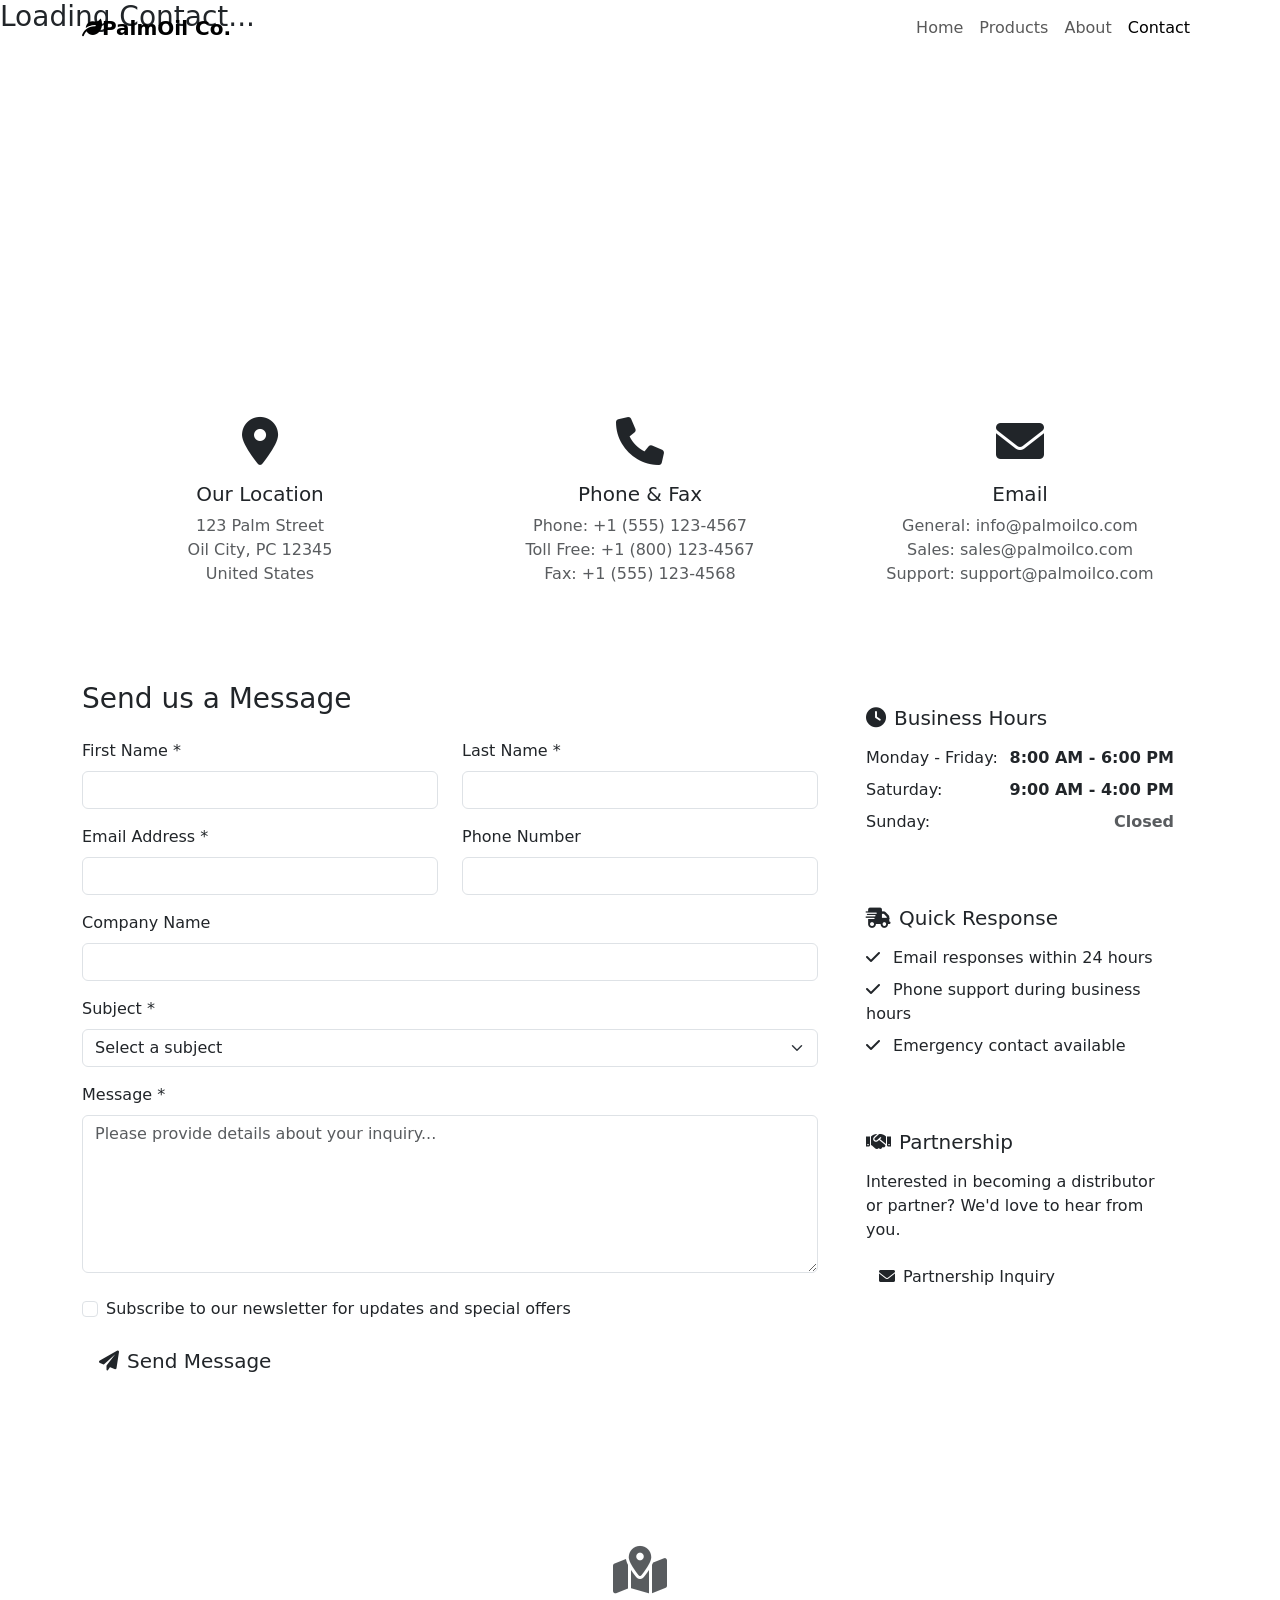
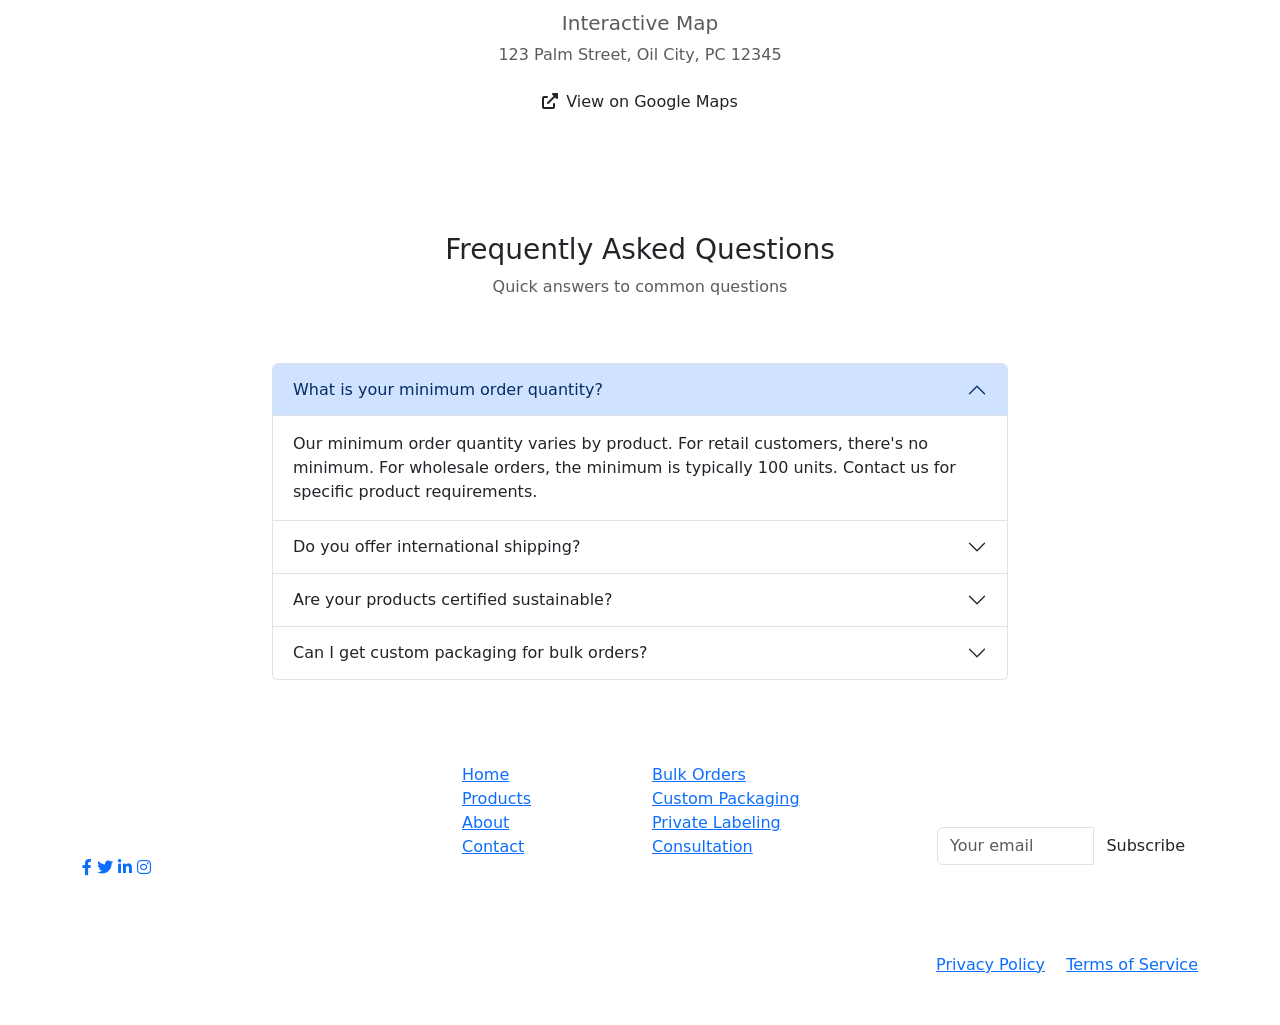
==== contact.html @ 9619098c "new" ====
<!DOCTYPE html>
<html lang="en">
<head>
    <meta charset="UTF-8">
    <meta name="viewport" content="width=device-width, initial-scale=1.0">
    <title>Contact Us - Palm Oil Company</title>
    <meta name="description" content="Get in touch with our palm oil experts. Contact us for inquiries, bulk orders, and custom solutions.">
    
    <!-- Bootstrap CSS -->
    <link href="https://cdn.jsdelivr.net/npm/bootstrap@5.3.0/dist/css/bootstrap.min.css" rel="stylesheet">
    <!-- Font Awesome -->
    <link href="https://cdnjs.cloudflare.com/ajax/libs/font-awesome/6.0.0/css/all.min.css" rel="stylesheet">
    <!-- Custom CSS -->
    <link href="assets/css/style.css" rel="stylesheet">
</head>
<body>
    <!-- Loading Animation -->
    <div id="loading-screen" class="loading-screen">
        <div class="loading-content">
            <div class="palm-loader">
                <div class="palm-leaf"></div>
                <div class="palm-leaf"></div>
                <div class="palm-leaf"></div>
            </div>
            <h3 class="loading-text">Loading Contact...</h3>
        </div>
    </div>

    <!-- Navigation -->
    <nav class="navbar navbar-expand-lg navbar-glass fixed-top" id="navbar">
        <div class="container">
            <a class="navbar-brand fw-bold brand-logo" href="index.html">
                <i class="fas fa-leaf brand-icon"></i>PalmOil Co.
            </a>
            
            <button class="navbar-toggler" type="button" data-bs-toggle="collapse" data-bs-target="#navbarNav">
                <span class="navbar-toggler-icon"></span>
            </button>
            
            <div class="collapse navbar-collapse" id="navbarNav">
                <ul class="navbar-nav ms-auto">
                    <li class="nav-item">
                        <a class="nav-link nav-link-hover" href="index.html">Home</a>
                    </li>
                    <li class="nav-item">
                        <a class="nav-link nav-link-hover" href="products.php">Products</a>
                    </li>
                    <li class="nav-item">
                        <a class="nav-link nav-link-hover" href="about.html">About</a>
                    </li>
                    <li class="nav-item">
                        <a class="nav-link nav-link-hover active" href="contact.html">Contact</a>
                    </li>
                </ul>
            </div>
        </div>
    </nav>

    <!-- Hero Section -->
    <section class="hero-gradient text-white text-center py-5 position-relative overflow-hidden">
        <div class="hero-particles"></div>
        <div class="container position-relative z-index-2">
            <div class="row justify-content-center">
                <div class="col-lg-8">
                    <h1 class="display-4 fw-bold mb-4 fade-in-up">Contact Us</h1>
                    <p class="lead mb-4 fade-in-up" style="animation-delay: 0.2s;">Get in touch with our team for inquiries, support, or custom solutions. We're here to help you with all your palm oil needs.</p>
                    <div class="hero-icon-container fade-in-up" style="animation-delay: 0.4s;">
                        <svg width="80" height="80" viewBox="0 0 100 100" class="hero-icon">
                            <circle cx="50" cy="50" r="45" fill="none" stroke="currentColor" stroke-width="2" opacity="0.3"/>
                            <path d="M30 50 Q50 20 70 50 Q50 80 30 50" fill="currentColor" opacity="0.7"/>
                            <circle cx="50" cy="50" r="8" fill="currentColor"/>
                        </svg>
                    </div>
                </div>
            </div>
        </div>
    </section>

    <!-- Contact Information -->
    <section class="section-padding">
        <div class="container">
            <div class="row mb-5">
                <div class="col-lg-4 col-md-6 mb-4">
                    <div class="feature-card-modern text-center p-4 h-100 scroll-animate" data-animation="fadeInUp">
                        <div class="feature-icon-modern mb-3">
                            <i class="fas fa-map-marker-alt fa-3x"></i>
                        </div>
                        <h5 class="golden-text">Our Location</h5>
                        <p class="text-muted mb-0">
                            123 Palm Street<br>
                            Oil City, PC 12345<br>
                            United States
                        </p>
                    </div>
                </div>
                
                <div class="col-lg-4 col-md-6 mb-4">
                    <div class="feature-card-modern text-center p-4 h-100 scroll-animate" data-animation="fadeInUp" data-delay="0.2">
                        <div class="feature-icon-modern mb-3">
                            <i class="fas fa-phone fa-3x"></i>
                        </div>
                        <h5 class="golden-text">Phone & Fax</h5>
                        <p class="text-muted mb-0">
                            Phone: +1 (555) 123-4567<br>
                            Toll Free: +1 (800) 123-4567<br>
                            Fax: +1 (555) 123-4568
                        </p>
                    </div>
                </div>
                
                <div class="col-lg-4 col-md-6 mb-4">
                    <div class="feature-card-modern text-center p-4 h-100 scroll-animate" data-animation="fadeInUp" data-delay="0.4">
                        <div class="feature-icon-modern mb-3">
                            <i class="fas fa-envelope fa-3x"></i>
                        </div>
                        <h5 class="golden-text">Email</h5>
                        <p class="text-muted mb-0">
                            General: info@palmoilco.com<br>
                            Sales: sales@palmoilco.com<br>
                            Support: support@palmoilco.com
                        </p>
                    </div>
                </div>
            </div>

            <!-- Contact Form and Map -->
            <div class="row">
                <!-- Contact Form -->
                <div class="col-lg-8 mb-5">
                    <div class="contact-form-modern scroll-animate" data-animation="fadeInLeft">
                        <h3 class="mb-4 golden-text">Send us a Message</h3>
                        <form id="contactForm" action="contact-handler.php" method="POST" class="modern-form">
                            <div class="row">
                                <div class="col-md-6 mb-3">
                                    <label for="firstName" class="form-label">First Name *</label>
                                    <input type="text" class="form-control modern-input" id="firstName" name="first_name" required>
                                </div>
                                <div class="col-md-6 mb-3">
                                    <label for="lastName" class="form-label">Last Name *</label>
                                    <input type="text" class="form-control modern-input" id="lastName" name="last_name" required>
                                </div>
                            </div>
                            
                            <div class="row">
                                <div class="col-md-6 mb-3">
                                    <label for="email" class="form-label">Email Address *</label>
                                    <input type="email" class="form-control modern-input" id="email" name="email" required>
                                </div>
                                <div class="col-md-6 mb-3">
                                    <label for="phone" class="form-label">Phone Number</label>
                                    <input type="tel" class="form-control modern-input" id="phone" name="phone">
                                </div>
                            </div>
                            
                            <div class="mb-3">
                                <label for="company" class="form-label">Company Name</label>
                                <input type="text" class="form-control modern-input" id="company" name="company">
                            </div>
                            
                            <div class="mb-3">
                                <label for="subject" class="form-label">Subject *</label>
                                <select class="form-select modern-input" id="subject" name="subject" required>
                                    <option value="">Select a subject</option>
                                    <option value="general">General Inquiry</option>
                                    <option value="product">Product Information</option>
                                    <option value="bulk">Bulk Order</option>
                                    <option value="partnership">Partnership</option>
                                    <option value="support">Technical Support</option>
                                    <option value="other">Other</option>
                                </select>
                            </div>
                            
                            <div class="mb-4">
                                <label for="message" class="form-label">Message *</label>
                                <textarea class="form-control modern-input" id="message" name="message" rows="6" 
                                          placeholder="Please provide details about your inquiry..." required></textarea>
                            </div>
                            
                            <div class="mb-3">
                                <div class="form-check modern-checkbox">
                                    <input class="form-check-input" type="checkbox" id="newsletter" name="newsletter" value="1">
                                    <label class="form-check-label" for="newsletter">
                                        Subscribe to our newsletter for updates and special offers
                                    </label>
                                </div>
                            </div>
                            
                            <button type="submit" class="btn btn-golden btn-lg btn-hover-effect">
                                <i class="fas fa-paper-plane me-2"></i>Send Message
                            </button>
                        </form>
                    </div>
                </div>

                <!-- Business Hours and Additional Info -->
                <div class="col-lg-4">
                    <div class="info-card-modern p-4 mb-4 scroll-animate" data-animation="fadeInRight">
                        <h5 class="mb-3 golden-text">
                            <i class="fas fa-clock green-text me-2"></i>Business Hours
                        </h5>
                        <ul class="list-unstyled mb-0">
                            <li class="d-flex justify-content-between mb-2 info-item">
                                <span>Monday - Friday:</span>
                                <span class="fw-bold">8:00 AM - 6:00 PM</span>
                            </li>
                            <li class="d-flex justify-content-between mb-2 info-item">
                                <span>Saturday:</span>
                                <span class="fw-bold">9:00 AM - 4:00 PM</span>
                            </li>
                            <li class="d-flex justify-content-between info-item">
                                <span>Sunday:</span>
                                <span class="fw-bold text-muted">Closed</span>
                            </li>
                        </ul>
                    </div>

                    <div class="info-card-modern p-4 mb-4 scroll-animate" data-animation="fadeInRight" data-delay="0.2">
                        <h5 class="mb-3 golden-text">
                            <i class="fas fa-shipping-fast green-text me-2"></i>Quick Response
                        </h5>
                        <p class="mb-2 info-item">
                            <i class="fas fa-check green-text me-2"></i>
                            Email responses within 24 hours
                        </p>
                        <p class="mb-2 info-item">
                            <i class="fas fa-check green-text me-2"></i>
                            Phone support during business hours
                        </p>
                        <p class="mb-0 info-item">
                            <i class="fas fa-check green-text me-2"></i>
                            Emergency contact available
                        </p>
                    </div>

                    <div class="info-card-modern p-4 scroll-animate" data-animation="fadeInRight" data-delay="0.4">
                        <h5 class="mb-3 golden-text">
                            <i class="fas fa-handshake green-text me-2"></i>Partnership
                        </h5>
                        <p class="mb-3">Interested in becoming a distributor or partner? We'd love to hear from you.</p>
                        <a href="mailto:partnership@palmoilco.com" class="btn btn-green btn-hover-effect">
                            <i class="fas fa-envelope me-2"></i>Partnership Inquiry
                        </a>
                    </div>
                </div>
            </div>
        </div>
    </section>

    <!-- Map Section -->
    <section class="py-0">
        <div class="container-fluid p-0">
            <div class="row g-0">
                <div class="col-12">
                    <div class="map-container-modern" style="height: 400px;">
                        <!-- Placeholder for map - In a real implementation, you would integrate Google Maps or similar -->
                        <div class="d-flex align-items-center justify-content-center h-100 text-muted position-relative">
                            <div class="map-overlay"></div>
                            <div class="text-center position-relative z-index-2 scroll-animate" data-animation="zoomIn">
                                <div class="map-icon-container mb-3">
                                    <i class="fas fa-map-marked-alt fa-3x"></i>
                                </div>
                                <h5 class="golden-text">Interactive Map</h5>
                                <p class="mb-3">123 Palm Street, Oil City, PC 12345</p>
                                <a href="https://maps.google.com" target="_blank" class="btn btn-golden btn-hover-effect">
                                    <i class="fas fa-external-link-alt me-2"></i>View on Google Maps
                                </a>
                            </div>
                        </div>
                    </div>
                </div>
            </div>
        </div>
    </section>

    <!-- FAQ Section -->
    <section class="section-padding bg-gradient-light">
        <div class="container">
            <div class="row">
                <div class="col-12 text-center mb-5">
                    <h3 class="golden-text scroll-animate" data-animation="fadeInUp">Frequently Asked Questions</h3>
                    <p class="text-muted scroll-animate" data-animation="fadeInUp" data-delay="0.2">Quick answers to common questions</p>
                </div>
            </div>
            
            <div class="row justify-content-center">
                <div class="col-lg-8">
                    <div class="accordion modern-accordion scroll-animate" id="faqAccordion" data-animation="fadeInUp" data-delay="0.4">
                        <div class="accordion-item modern-accordion-item">
                            <h2 class="accordion-header">
                                <button class="accordion-button modern-accordion-button" type="button" data-bs-toggle="collapse" 
                                        data-bs-target="#faq1">
                                    What is your minimum order quantity?
                                </button>
                            </h2>
                            <div id="faq1" class="accordion-collapse collapse show" data-bs-parent="#faqAccordion">
                                <div class="accordion-body modern-accordion-body">
                                    Our minimum order quantity varies by product. For retail customers, there's no minimum. 
                                    For wholesale orders, the minimum is typically 100 units. Contact us for specific product requirements.
                                </div>
                            </div>
                        </div>
                        
                        <div class="accordion-item modern-accordion-item">
                            <h2 class="accordion-header">
                                <button class="accordion-button modern-accordion-button collapsed" type="button" data-bs-toggle="collapse" 
                                        data-bs-target="#faq2">
                                    Do you offer international shipping?
                                </button>
                            </h2>
                            <div id="faq2" class="accordion-collapse collapse" data-bs-parent="#faqAccordion">
                                <div class="accordion-body modern-accordion-body">
                                    Yes, we ship internationally to most countries. Shipping costs and delivery times vary by destination. 
                                    Please contact us for a shipping quote to your specific location.
                                </div>
                            </div>
                        </div>
                        
                        <div class="accordion-item modern-accordion-item">
                            <h2 class="accordion-header">
                                <button class="accordion-button modern-accordion-button collapsed" type="button" data-bs-toggle="collapse" 
                                        data-bs-target="#faq3">
                                    Are your products certified sustainable?
                                </button>
                            </h2>
                            <div id="faq3" class="accordion-collapse collapse" data-bs-parent="#faqAccordion">
                                <div class="accordion-body modern-accordion-body">
                                    Yes, all our palm oil products are RSPO (Roundtable on Sustainable Palm Oil) certified. 
                                    We are committed to sustainable and responsible sourcing practices.
                                </div>
                            </div>
                        </div>
                        
                        <div class="accordion-item modern-accordion-item">
                            <h2 class="accordion-header">
                                <button class="accordion-button modern-accordion-button collapsed" type="button" data-bs-toggle="collapse" 
                                        data-bs-target="#faq4">
                                    Can I get custom packaging for bulk orders?
                                </button>
                            </h2>
                            <div id="faq4" class="accordion-collapse collapse" data-bs-parent="#faqAccordion">
                                <div class="accordion-body modern-accordion-body">
                                    Absolutely! We offer custom packaging solutions for bulk orders. This includes custom labeling, 
                                    packaging sizes, and branding options. Contact our sales team to discuss your requirements.
                                </div>
                            </div>
                        </div>
                    </div>
                </div>
            </div>
        </div>
    </section>

    <!-- Footer -->
    <footer class="footer-modern text-white py-5 position-relative overflow-hidden">
        <div class="footer-particles"></div>
        <div class="container position-relative z-index-2">
            <div class="row">
                <div class="col-lg-4 mb-4">
                    <h5 class="mb-3 golden-text">
                        <i class="fas fa-leaf green-text me-2"></i>PalmOil Co.
                    </h5>
                    <p class="mb-3">Leading provider of premium palm oil products with a commitment to sustainability and quality.</p>
                    <div class="social-links">
                        <a href="#" class="social-link"><i class="fab fa-facebook-f"></i></a>
                        <a href="#" class="social-link"><i class="fab fa-twitter"></i></a>
                        <a href="#" class="social-link"><i class="fab fa-linkedin-in"></i></a>
                        <a href="#" class="social-link"><i class="fab fa-instagram"></i></a>
                    </div>
                </div>
                
                <div class="col-lg-2 col-md-6 mb-4">
                    <h6 class="mb-3 golden-text">Quick Links</h6>
                    <ul class="list-unstyled footer-links">
                        <li><a href="index.html" class="footer-link">Home</a></li>
                        <li><a href="products.php" class="footer-link">Products</a></li>
                        <li><a href="about.html" class="footer-link">About</a></li>
                        <li><a href="contact.html" class="footer-link">Contact</a></li>
                    </ul>
                </div>
                
                <div class="col-lg-3 col-md-6 mb-4">
                    <h6 class="mb-3 golden-text">Services</h6>
                    <ul class="list-unstyled footer-links">
                        <li><a href="#" class="footer-link">Bulk Orders</a></li>
                        <li><a href="#" class="footer-link">Custom Packaging</a></li>
                        <li><a href="#" class="footer-link">Private Labeling</a></li>
                        <li><a href="#" class="footer-link">Consultation</a></li>
                    </ul>
                </div>
                
                <div class="col-lg-3 mb-4">
                    <h6 class="mb-3 golden-text">Newsletter</h6>
                    <p class="mb-3">Subscribe to get updates on new products and offers.</p>
                    <div class="input-group newsletter-form">
                        <input type="email" class="form-control modern-input" placeholder="Your email">
                        <button class="btn btn-golden btn-hover-effect" type="button">Subscribe</button>
                    </div>
                </div>
            </div>
            
            <hr class="footer-divider my-4">
            
            <div class="row align-items-center">
                <div class="col-md-6">
                    <p class="mb-0">&copy; 2024 PalmOil Co. All rights reserved.</p>
                </div>
                <div class="col-md-6 text-md-end">
                    <a href="#" class="footer-link me-3">Privacy Policy</a>
                    <a href="#" class="footer-link">Terms of Service</a>
                </div>
            </div>
        </div>
    </footer>

    <!-- Bootstrap JS -->
    <script src="https://cdn.jsdelivr.net/npm/bootstrap@5.3.0/dist/js/bootstrap.bundle.min.js"></script>
    <!-- Custom JS -->
    <script src="assets/js/main.js"></script>
</body>
</html>
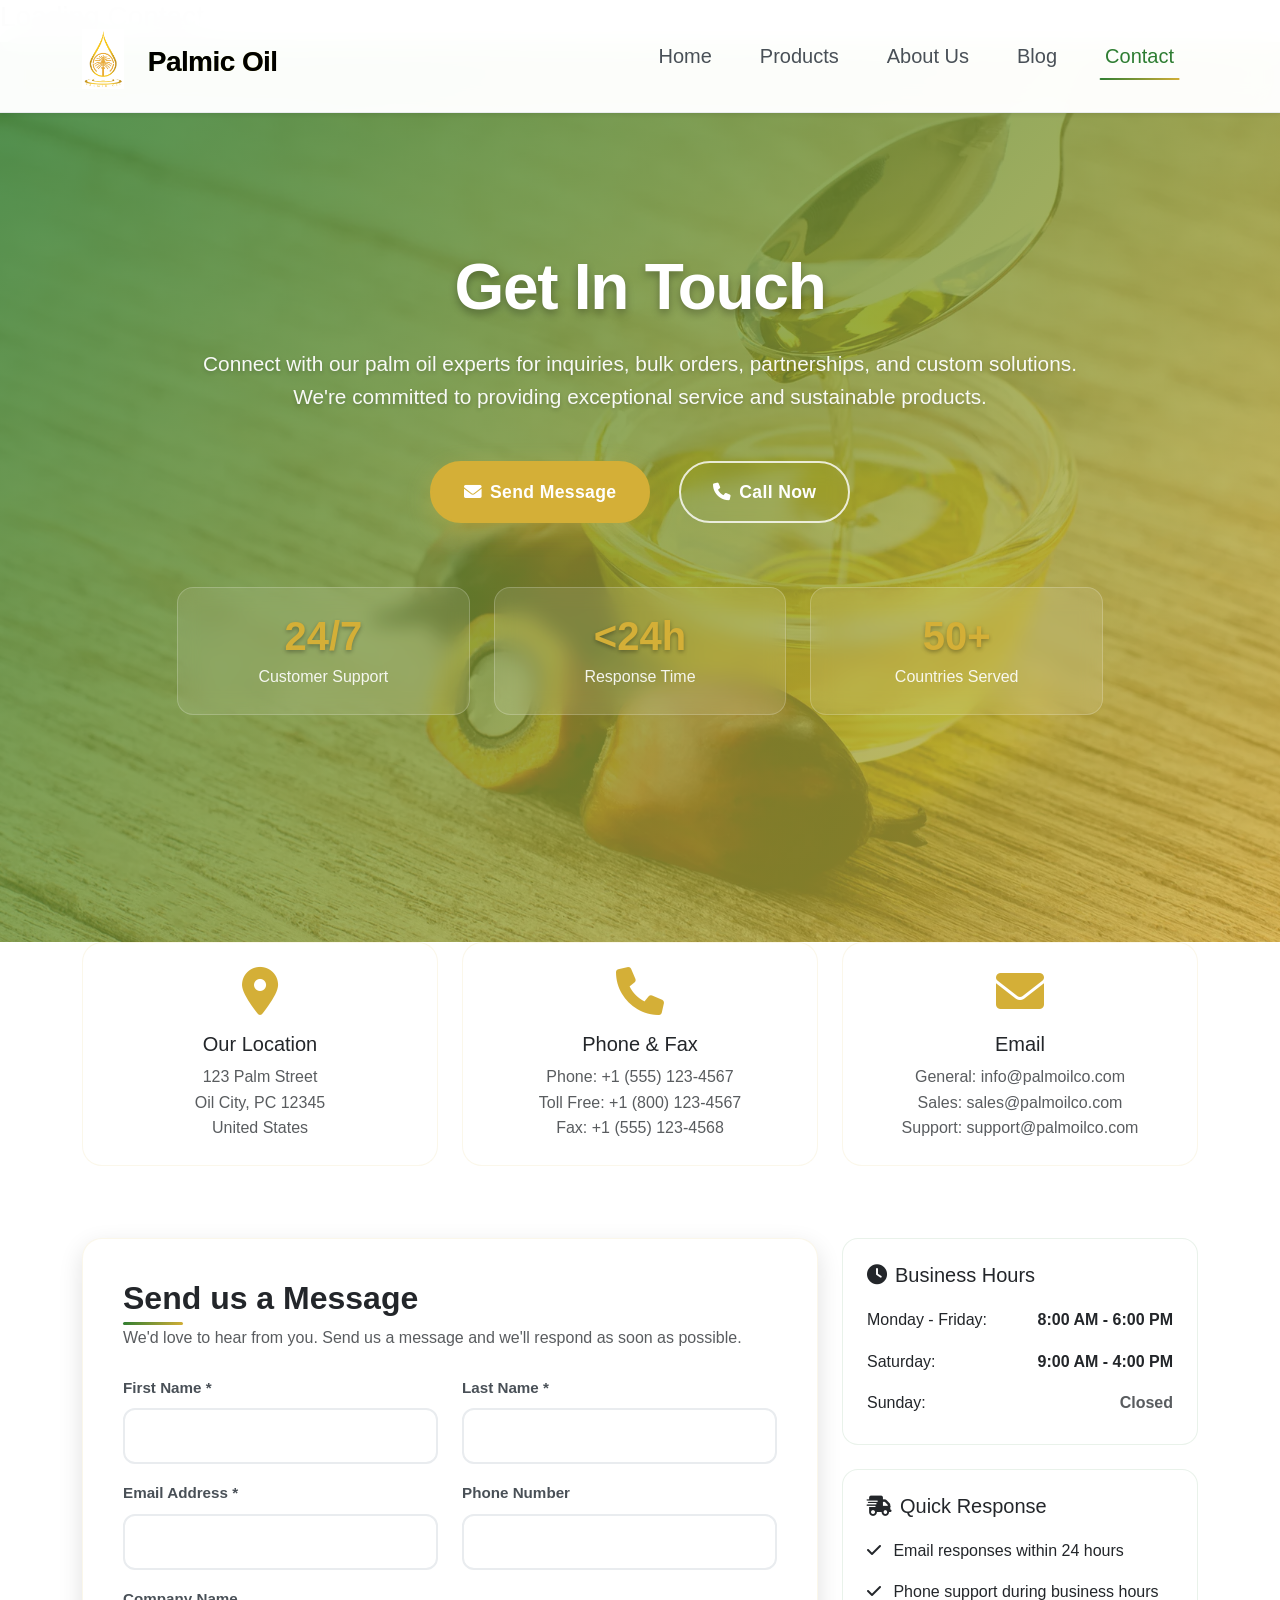
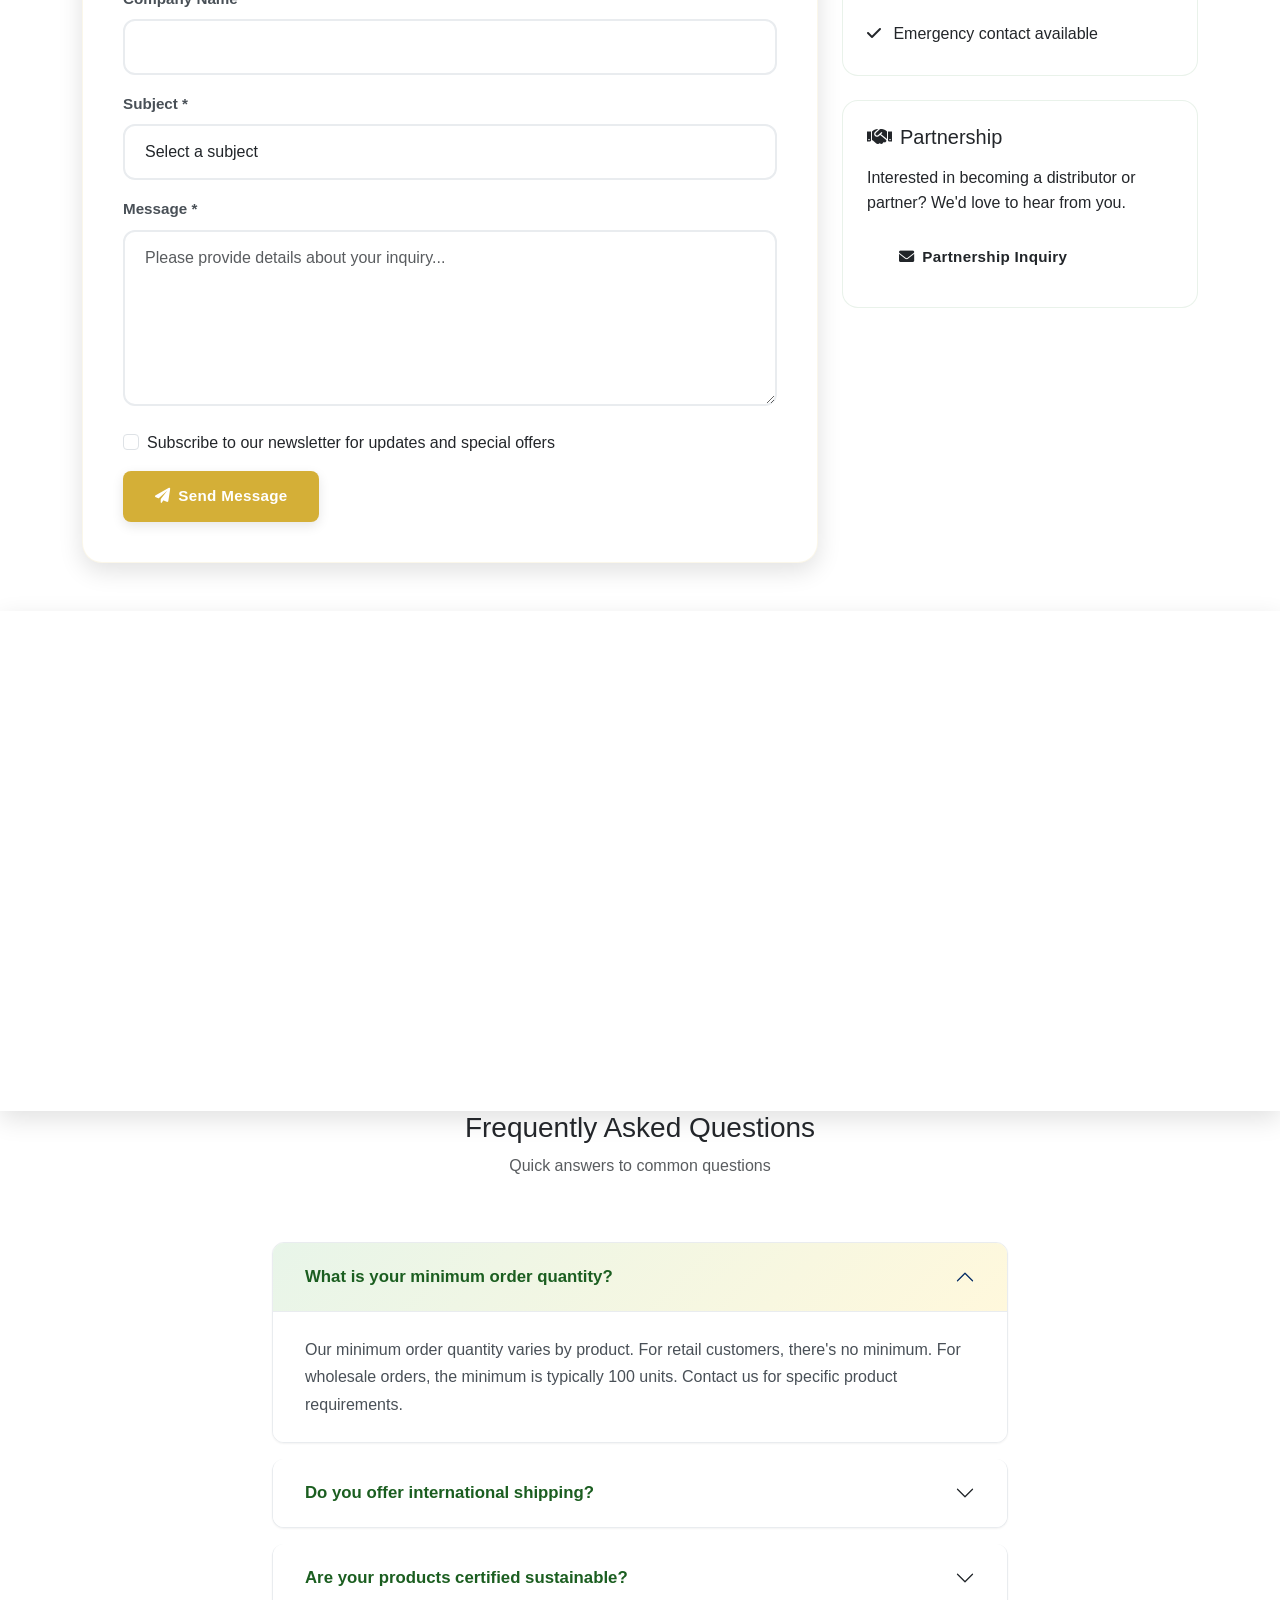
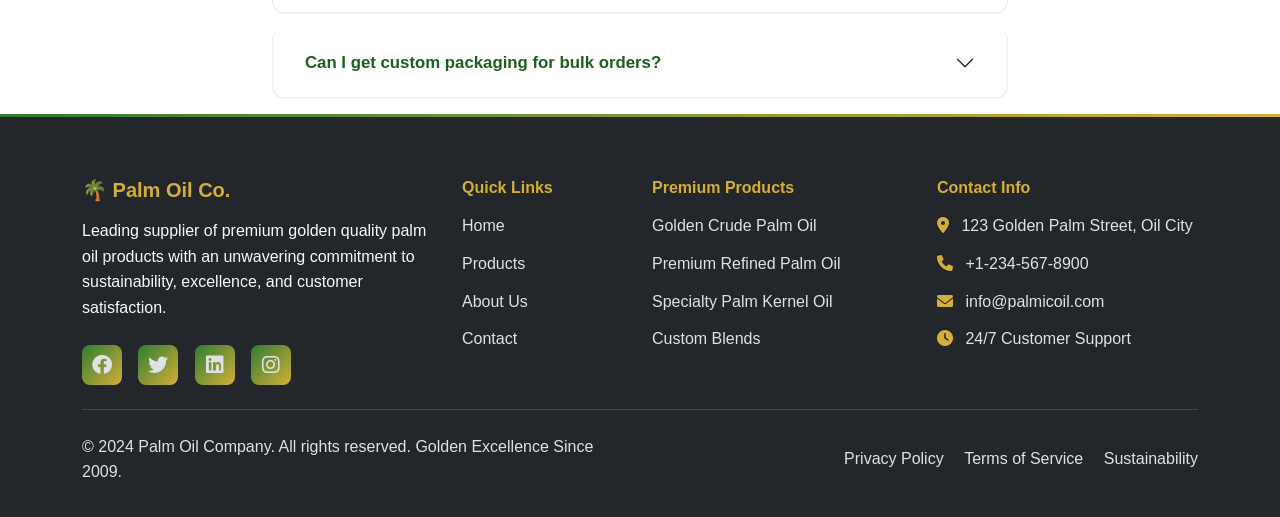
==== commit 8a65ad5e: "v1" ====
--- a/contact.html
+++ b/contact.html
@@ -11,7 +11,7 @@
     <!-- Font Awesome -->
     <link href="https://cdnjs.cloudflare.com/ajax/libs/font-awesome/6.0.0/css/all.min.css" rel="stylesheet">
     <!-- Custom CSS -->
-    <link href="assets/css/style.css" rel="stylesheet">
+    <link href="style.css" rel="stylesheet">
 </head>
 <body>
     <!-- Loading Animation -->
@@ -27,49 +27,77 @@
     </div>
 
     <!-- Navigation -->
-    <nav class="navbar navbar-expand-lg navbar-glass fixed-top" id="navbar">
+   <nav class="navbar navbar-expand-lg fixed-top" id="mainNavbar">
         <div class="container">
-            <a class="navbar-brand fw-bold brand-logo" href="index.html">
-                <i class="fas fa-leaf brand-icon"></i>PalmOil Co.
+            <a class="navbar-brand animate-pulse" href="index.html">
+                <img src="assets/white Logo (1)_page-0001.jpg" alt="Palmic Oil" class="navbar-logo">
+                <span class="company-name">Palmic Oil</span>
             </a>
-            
             <button class="navbar-toggler" type="button" data-bs-toggle="collapse" data-bs-target="#navbarNav">
                 <span class="navbar-toggler-icon"></span>
             </button>
-            
             <div class="collapse navbar-collapse" id="navbarNav">
                 <ul class="navbar-nav ms-auto">
                     <li class="nav-item">
-                        <a class="nav-link nav-link-hover" href="index.html">Home</a>
+                        <a class="nav-link " href="index.php">Home</a>
                     </li>
                     <li class="nav-item">
-                        <a class="nav-link nav-link-hover" href="products.php">Products</a>
+                        <a class="nav-link" href="products.php">Products</a>
                     </li>
                     <li class="nav-item">
-                        <a class="nav-link nav-link-hover" href="about.html">About</a>
+                        <a class="nav-link " href="about.html">About Us</a>
                     </li>
                     <li class="nav-item">
-                        <a class="nav-link nav-link-hover active" href="contact.html">Contact</a>
+                        <a class="nav-link" href="blogs.php">Blog</a>
+                    </li>
+                    <li class="nav-item">
+                        <a class="nav-link active" href="contact.html">Contact</a>
                     </li>
                 </ul>
             </div>
         </div>
     </nav>
 
+
     <!-- Hero Section -->
-    <section class="hero-gradient text-white text-center py-5 position-relative overflow-hidden">
+    <section class="contact-hero text-white text-center position-relative overflow-hidden">
+        <div class="hero-background"></div>
+        <div class="hero-overlay"></div>
         <div class="hero-particles"></div>
-        <div class="container position-relative z-index-2">
+        <div class="container position-relative z-index-3">
             <div class="row justify-content-center">
-                <div class="col-lg-8">
-                    <h1 class="display-4 fw-bold mb-4 fade-in-up">Contact Us</h1>
-                    <p class="lead mb-4 fade-in-up" style="animation-delay: 0.2s;">Get in touch with our team for inquiries, support, or custom solutions. We're here to help you with all your palm oil needs.</p>
-                    <div class="hero-icon-container fade-in-up" style="animation-delay: 0.4s;">
-                        <svg width="80" height="80" viewBox="0 0 100 100" class="hero-icon">
-                            <circle cx="50" cy="50" r="45" fill="none" stroke="currentColor" stroke-width="2" opacity="0.3"/>
-                            <path d="M30 50 Q50 20 70 50 Q50 80 30 50" fill="currentColor" opacity="0.7"/>
-                            <circle cx="50" cy="50" r="8" fill="currentColor"/>
-                        </svg>
+                <div class="col-lg-10">
+                    <h1 class="display-3 fw-bold mb-4 fade-in-up">Get In Touch</h1>
+                    <p class="lead mb-5 fade-in-up" style="animation-delay: 0.2s;">Connect with our palm oil experts for inquiries, bulk orders, partnerships, and custom solutions. We're committed to providing exceptional service and sustainable products.</p>
+                    <div class="hero-cta-buttons fade-in-up" style="animation-delay: 0.4s;">
+                        <a href="#contactForm" class="btn btn-golden btn-lg me-3 mb-3">
+                            <i class="fas fa-envelope me-2"></i>Send Message
+                        </a>
+                        <a href="tel:+15551234567" class="btn btn-outline-light btn-lg mb-3">
+                            <i class="fas fa-phone me-2"></i>Call Now
+                        </a>
+                    </div>
+                    <div class="hero-stats mt-5 fade-in-up" style="animation-delay: 0.6s;">
+                        <div class="row text-center">
+                            <div class="col-md-4 mb-3">
+                                <div class="stat-item">
+                                    <h3 class="golden-text mb-1">24/7</h3>
+                                    <p class="mb-0">Customer Support</p>
+                                </div>
+                            </div>
+                            <div class="col-md-4 mb-3">
+                                <div class="stat-item">
+                                    <h3 class="golden-text mb-1">&lt;24h</h3>
+                                    <p class="mb-0">Response Time</p>
+                                </div>
+                            </div>
+                            <div class="col-md-4 mb-3">
+                                <div class="stat-item">
+                                    <h3 class="golden-text mb-1">50+</h3>
+                                    <p class="mb-0">Countries Served</p>
+                                </div>
+                            </div>
+                        </div>
                     </div>
                 </div>
             </div>
@@ -128,7 +156,10 @@
                 <!-- Contact Form -->
                 <div class="col-lg-8 mb-5">
                     <div class="contact-form-modern scroll-animate" data-animation="fadeInLeft">
-                        <h3 class="mb-4 golden-text">Send us a Message</h3>
+                        <div class="form-header mb-4">
+                            <h3 class="golden-text mb-2">Send us a Message</h3>
+                            <p class="text-muted">We'd love to hear from you. Send us a message and we'll respond as soon as possible.</p>
+                        </div>
                         <form id="contactForm" action="contact-handler.php" method="POST" class="modern-form">
                             <div class="row">
                                 <div class="col-md-6 mb-3">
@@ -251,19 +282,53 @@
         <div class="container-fluid p-0">
             <div class="row g-0">
                 <div class="col-12">
-                    <div class="map-container-modern" style="height: 400px;">
-                        <!-- Placeholder for map - In a real implementation, you would integrate Google Maps or similar -->
-                        <div class="d-flex align-items-center justify-content-center h-100 text-muted position-relative">
-                            <div class="map-overlay"></div>
-                            <div class="text-center position-relative z-index-2 scroll-animate" data-animation="zoomIn">
-                                <div class="map-icon-container mb-3">
-                                    <i class="fas fa-map-marked-alt fa-3x"></i>
-                                </div>
-                                <h5 class="golden-text">Interactive Map</h5>
-                                <p class="mb-3">123 Palm Street, Oil City, PC 12345</p>
-                                <a href="https://maps.google.com" target="_blank" class="btn btn-golden btn-hover-effect">
-                                    <i class="fas fa-external-link-alt me-2"></i>View on Google Maps
-                                </a>
+                    <div class="map-container-modern position-relative" style="height: 500px;">
+                        <!-- Google Maps Embed -->
+                        <iframe 
+                            src="https://www.google.com/maps/embed?pb=!1m18!1m12!1m3!1d3024.1234567890123!2d-74.0059413!3d40.7127753!2m3!1f0!2f0!3f0!3m2!1i1024!2i768!4f13.1!3m3!1m2!1s0x89c25a316e5b7c5d%3A0x1234567890abcdef!2s123%20Palm%20Street%2C%20New%20York%2C%20NY%2010001%2C%20USA!5e0!3m2!1sen!2sus!4v1234567890123!5m2!1sen!2sus"
+                            width="100%" 
+                            height="100%" 
+                            style="border:0;" 
+                            allowfullscreen="" 
+                            loading="lazy" 
+                            referrerpolicy="no-referrer-when-downgrade"
+                            class="google-map">
+                        </iframe>
+                        
+                        <!-- Map Overlay with Contact Info -->
+                        <div class="map-info-overlay position-absolute top-0 start-0 m-4 scroll-animate" data-animation="fadeInLeft">
+                            <div class="map-info-card p-4">
+                                <h5 class="golden-text mb-3">
+                                    <i class="fas fa-map-marker-alt me-2"></i>Visit Our Office
+                                </h5>
+                                <p class="mb-2"><strong>Address:</strong></p>
+                                <p class="mb-3 text-muted">
+                                    123 Palm Street<br>
+                                    Oil City, PC 12345<br>
+                                    United States
+                                </p>
+                                <div class="d-flex flex-column gap-2">
+                                    <a href="https://maps.google.com/maps?q=123+Palm+Street,+Oil+City,+PC+12345" 
+                                       target="_blank" 
+                                       class="btn btn-golden btn-sm">
+                                        <i class="fas fa-directions me-2"></i>Get Directions
+                                    </a>
+                                    <a href="tel:+15551234567" class="btn btn-outline-primary btn-sm">
+                                        <i class="fas fa-phone me-2"></i>Call Us
+                                    </a>
+                                </div>
+                            </div>
+                        </div>
+                        
+                        <!-- Map Controls -->
+                        <div class="map-controls position-absolute bottom-0 end-0 m-4">
+                            <div class="btn-group-vertical" role="group">
+                                <button type="button" class="btn btn-light btn-sm map-control-btn" onclick="toggleMapType()">
+                                    <i class="fas fa-layer-group"></i>
+                                </button>
+                                <button type="button" class="btn btn-light btn-sm map-control-btn" onclick="centerMap()">
+                                    <i class="fas fa-crosshairs"></i>
+                                </button>
                             </div>
                         </div>
                     </div>
@@ -351,70 +416,156 @@
     </section>
 
     <!-- Footer -->
-    <footer class="footer-modern text-white py-5 position-relative overflow-hidden">
-        <div class="footer-particles"></div>
-        <div class="container position-relative z-index-2">
-            <div class="row">
-                <div class="col-lg-4 mb-4">
-                    <h5 class="mb-3 golden-text">
-                        <i class="fas fa-leaf green-text me-2"></i>PalmOil Co.
-                    </h5>
-                    <p class="mb-3">Leading provider of premium palm oil products with a commitment to sustainability and quality.</p>
+     <footer class="footer">
+        <div class="container">
+            <div class="row g-4">
+                <div class="col-lg-4">
+                    <h5 class="mb-3">🌴 Palm Oil Co.</h5>
+                    <p class="text-light mb-4">Leading supplier of premium golden quality palm oil products with an unwavering commitment to sustainability, excellence, and customer satisfaction.</p>
                     <div class="social-links">
-                        <a href="#" class="social-link"><i class="fab fa-facebook-f"></i></a>
-                        <a href="#" class="social-link"><i class="fab fa-twitter"></i></a>
-                        <a href="#" class="social-link"><i class="fab fa-linkedin-in"></i></a>
-                        <a href="#" class="social-link"><i class="fab fa-instagram"></i></a>
-                    </div>
-                </div>
-                
-                <div class="col-lg-2 col-md-6 mb-4">
-                    <h6 class="mb-3 golden-text">Quick Links</h6>
-                    <ul class="list-unstyled footer-links">
-                        <li><a href="index.html" class="footer-link">Home</a></li>
-                        <li><a href="products.php" class="footer-link">Products</a></li>
-                        <li><a href="about.html" class="footer-link">About</a></li>
-                        <li><a href="contact.html" class="footer-link">Contact</a></li>
+                        <a href="#" class="animate-pulse"><i class="fab fa-facebook fa-lg"></i></a>
+                        <a href="#" class="animate-pulse" style="animation-delay: 0.1s;"><i class="fab fa-twitter fa-lg"></i></a>
+                        <a href="#" class="animate-pulse" style="animation-delay: 0.2s;"><i class="fab fa-linkedin fa-lg"></i></a>
+                        <a href="#" class="animate-pulse" style="animation-delay: 0.3s;"><i class="fab fa-instagram fa-lg"></i></a>
+                    </div>
+                </div>
+                <div class="col-lg-2">
+                    <h6 class="mb-3">Quick Links</h6>
+                    <ul class="list-unstyled">
+                        <li><a href="index.html">Home</a></li>
+                        <li><a href="products.php">Products</a></li>
+                        <li><a href="about.html">About Us</a></li>
+                        <li><a href="contact.html">Contact</a></li>
                     </ul>
                 </div>
-                
-                <div class="col-lg-3 col-md-6 mb-4">
-                    <h6 class="mb-3 golden-text">Services</h6>
-                    <ul class="list-unstyled footer-links">
-                        <li><a href="#" class="footer-link">Bulk Orders</a></li>
-                        <li><a href="#" class="footer-link">Custom Packaging</a></li>
-                        <li><a href="#" class="footer-link">Private Labeling</a></li>
-                        <li><a href="#" class="footer-link">Consultation</a></li>
+                <div class="col-lg-3">
+                    <h6 class="mb-3">Premium Products</h6>
+                    <ul class="list-unstyled">
+                        <li><a href="#">Golden Crude Palm Oil</a></li>
+                        <li><a href="#">Premium Refined Palm Oil</a></li>
+                        <li><a href="#">Specialty Palm Kernel Oil</a></li>
+                        <li><a href="#">Custom Blends</a></li>
                     </ul>
                 </div>
-                
-                <div class="col-lg-3 mb-4">
-                    <h6 class="mb-3 golden-text">Newsletter</h6>
-                    <p class="mb-3">Subscribe to get updates on new products and offers.</p>
-                    <div class="input-group newsletter-form">
-                        <input type="email" class="form-control modern-input" placeholder="Your email">
-                        <button class="btn btn-golden btn-hover-effect" type="button">Subscribe</button>
-                    </div>
-                </div>
-            </div>
-            
-            <hr class="footer-divider my-4">
-            
+                <div class="col-lg-3">
+                    <h6 class="mb-3">Contact Info</h6>
+                    <ul class="list-unstyled">
+                        <li><i class="fas fa-map-marker-alt me-2" style="color: var(--gold-primary);"></i> 123 Golden Palm Street, Oil City</li>
+                        <li><i class="fas fa-phone me-2" style="color: var(--gold-primary);"></i> +1-234-567-8900</li>
+                        <li><i class="fas fa-envelope me-2" style="color: var(--gold-primary);"></i> info@palmicoil.com</li>
+                        <li><i class="fas fa-clock me-2" style="color: var(--gold-primary);"></i> 24/7 Customer Support</li>
+                    </ul>
+                </div>
+            </div>
+            <hr class="my-4" style="border-color: var(--gold-primary);">
             <div class="row align-items-center">
                 <div class="col-md-6">
-                    <p class="mb-0">&copy; 2024 PalmOil Co. All rights reserved.</p>
+                    <p class="mb-0">&copy; 2024 Palm Oil Company. All rights reserved. Golden Excellence Since 2009.</p>
                 </div>
                 <div class="col-md-6 text-md-end">
-                    <a href="#" class="footer-link me-3">Privacy Policy</a>
-                    <a href="#" class="footer-link">Terms of Service</a>
+                    <a href="#" class="me-3">Privacy Policy</a>
+                    <a href="#" class="me-3">Terms of Service</a>
+                    <a href="#">Sustainability</a>
                 </div>
             </div>
         </div>
     </footer>
+
 
     <!-- Bootstrap JS -->
     <script src="https://cdn.jsdelivr.net/npm/bootstrap@5.3.0/dist/js/bootstrap.bundle.min.js"></script>
     <!-- Custom JS -->
-    <script src="assets/js/main.js"></script>
+    <script src="main.js"></script>
+    
+    <!-- Contact Page Specific JS -->
+    <script>
+        // Map control functions
+        function toggleMapType() {
+            // This would integrate with Google Maps API for map type switching
+            console.log('Toggle map type');
+        }
+        
+        function centerMap() {
+            // This would center the map on the business location
+            console.log('Center map');
+        }
+        
+        // Enhanced form validation and submission
+        document.getElementById('contactForm').addEventListener('submit', function(e) {
+            e.preventDefault();
+            
+            // Add loading state
+            const submitBtn = this.querySelector('button[type="submit"]');
+            const originalText = submitBtn.innerHTML;
+            submitBtn.innerHTML = '<i class="fas fa-spinner fa-spin me-2"></i>Sending...';
+            submitBtn.disabled = true;
+            
+            // Simulate form submission (replace with actual form handling)
+            setTimeout(() => {
+                // Show success message
+                showNotification('Message sent successfully! We\'ll get back to you soon.', 'success');
+                
+                // Reset form
+                this.reset();
+                
+                // Reset button
+                submitBtn.innerHTML = originalText;
+                submitBtn.disabled = false;
+            }, 2000);
+        });
+        
+        // Notification system
+        function showNotification(message, type = 'info') {
+            const notification = document.createElement('div');
+            notification.className = `alert alert-${type === 'success' ? 'success' : 'info'} alert-dismissible fade show position-fixed`;
+            notification.style.cssText = 'top: 100px; right: 20px; z-index: 9999; min-width: 300px;';
+            notification.innerHTML = `
+                ${message}
+                <button type="button" class="btn-close" data-bs-dismiss="alert"></button>
+            `;
+            
+            document.body.appendChild(notification);
+            
+            // Auto remove after 5 seconds
+            setTimeout(() => {
+                if (notification.parentNode) {
+                    notification.remove();
+                }
+            }, 5000);
+        }
+        
+        // Smooth scroll for CTA buttons
+        document.querySelectorAll('a[href^="#"]').forEach(anchor => {
+            anchor.addEventListener('click', function (e) {
+                e.preventDefault();
+                const target = document.querySelector(this.getAttribute('href'));
+                if (target) {
+                    target.scrollIntoView({
+                        behavior: 'smooth',
+                        block: 'start'
+                    });
+                }
+            });
+        });
+        
+        // Add animation on scroll for stats
+        const observerOptions = {
+            threshold: 0.1,
+            rootMargin: '0px 0px -50px 0px'
+        };
+        
+        const observer = new IntersectionObserver((entries) => {
+            entries.forEach(entry => {
+                if (entry.isIntersecting) {
+                    entry.target.style.animationPlayState = 'running';
+                }
+            });
+        }, observerOptions);
+        
+        // Observe stat items
+        document.querySelectorAll('.stat-item').forEach(item => {
+            observer.observe(item);
+        });
+    </script>
 </body>
 </html>
--- a/style.css
+++ b/style.css
@@ -0,0 +1,2722 @@
+/* Professional Green & Golden Palm Oil Theme - Modern UI */
+
+:root {
+    /* Golden Color Palette - Professional Tones */
+    --gold-primary: #D4AF37;
+    --gold-secondary: #F4C430;
+    --gold-light: #FFF8DC;
+    --gold-dark: #B8860B;
+    --gold-accent: #DAA520;
+    
+    /* Green Color Palette - Natural & Professional */
+    --green-primary: #2E7D32;
+    --green-secondary: #43A047;
+    --green-light: #E8F5E9;
+    --green-dark: #1B5E20;
+    --green-accent: #388E3C;
+    
+    /* Neutral Colors */
+    --white: #FFFFFF;
+    --black: #000000;
+    --gray-100: #F8F9FA;
+    --gray-200: #E9ECEF;
+    --gray-300: #DEE2E6;
+    --gray-500: #6C757D;
+    --gray-700: #495057;
+    --gray-900: #23262a;
+    
+    /* Professional Gradients */
+    --gradient-primary: linear-gradient(135deg, #2E7D32 0%, #D4AF37 100%);
+    --gradient-hero: linear-gradient(135deg, rgba(46, 125, 50, 0.95) 0%, rgba(212, 175, 55, 0.85) 100%);
+    --gradient-card: linear-gradient(135deg, rgba(255, 255, 255, 0.98) 0%, rgba(232, 245, 233, 0.95) 100%);
+    
+    /* Modern Shadows */
+    --shadow-xs: 0 1px 2px 0 rgba(0, 0, 0, 0.05);
+    --shadow-sm: 0 2px 4px 0 rgba(0, 0, 0, 0.08);
+    --shadow-md: 0 4px 12px 0 rgba(0, 0, 0, 0.1);
+    --shadow-lg: 0 8px 24px 0 rgba(0, 0, 0, 0.12);
+    --shadow-xl: 0 16px 48px 0 rgba(0, 0, 0, 0.15);
+    --shadow-gold: 0 4px 20px rgba(212, 175, 55, 0.25);
+    --shadow-green: 0 4px 20px rgba(46, 125, 50, 0.25);
+    
+    /* Transitions */
+    --transition-fast: 0.2s cubic-bezier(0.4, 0, 0.2, 1);
+    --transition-base: 0.3s cubic-bezier(0.4, 0, 0.2, 1);
+    --transition-slow: 0.5s cubic-bezier(0.4, 0, 0.2, 1);
+}
+
+/* Global Styles */
+* {
+    margin: 0;
+    padding: 0;
+    box-sizing: border-box;
+}
+
+html {
+    scroll-behavior: smooth;
+}
+
+body {
+    font-family: 'Inter', 'Segoe UI', -apple-system, BlinkMacSystemFont, sans-serif;
+    line-height: 1.6;
+    color: var(--gray-900);
+    overflow-x: hidden;
+    -webkit-font-smoothing: antialiased;
+    -moz-osx-font-smoothing: grayscale;
+}
+
+/* Professional Animations */
+@keyframes fadeInUp {
+    from {
+        opacity: 0;
+        transform: translateY(40px);
+    }
+    to {
+        opacity: 1;
+        transform: translateY(0);
+    }
+}
+
+@keyframes fadeInScale {
+    from {
+        opacity: 0;
+        transform: scale(0.95);
+    }
+    to {
+        opacity: 1;
+        transform: scale(1);
+    }
+}
+
+@keyframes shimmer {
+    0% {
+        background-position: -1000px 0;
+    }
+    100% {
+        background-position: 1000px 0;
+    }
+}
+
+@keyframes float {
+    0%, 100% {
+        transform: translateY(0);
+    }
+    50% {
+        transform: translateY(-8px);
+    }
+}
+
+@keyframes pulse-subtle {
+    0%, 100% {
+        opacity: 1;
+    }
+    50% {
+        opacity: 0.8;
+    }
+}
+
+/* Utility Animation Classes */
+.animate-fade-up {
+    animation: fadeInUp 0.8s var(--transition-base) forwards;
+}
+
+.animate-pulse {
+    animation: pulse-subtle 3s ease-in-out infinite;
+}
+
+.animate-float {
+    animation: float 3s ease-in-out infinite;
+}
+
+/* Professional Navigation */
+.navbar {
+    background: rgba(255, 255, 255, 0.98) !important;
+    backdrop-filter: blur(12px) saturate(180%);
+    border-bottom: 1px solid var(--gray-200);
+    transition: all var(--transition-base);
+    box-shadow: var(--shadow-sm);
+    padding: 1rem 0;
+}
+
+.navbar.scrolled {
+    background: rgba(255, 255, 255, 1) !important;
+    box-shadow: var(--shadow-md);
+    padding: 0.75rem 0;
+}
+
+.navbar-brand {
+    font-size: 2.75rem;
+    font-weight: 700;
+    background: var(--gradient-primary);
+    -webkit-background-clip: text;
+    -webkit-text-fill-color: transparent;
+    background-clip: text;
+    transition: all var(--transition-base);
+    letter-spacing: -0.02em;
+}
+
+.navbar-brand:hover {
+    transform: scale(1.02);
+}
+
+.navbar-logo {
+    height: 60px;
+    width: auto;
+    transition: all var(--transition-base);
+}
+
+.navbar-logo:hover {
+    transform: scale(1.05);
+}
+
+.company-name {
+    margin-left: 12px;
+    font-size: 1.75rem;
+    font-weight: 700;
+    background: var(--black);
+    -webkit-background-clip: text;
+    -webkit-text-fill-color: transparent;
+    background-clip: text;
+    letter-spacing: -0.02em;
+}
+
+.nav-link {
+    font-weight: 500;
+    color: var(--gray-700) !important;
+    position: relative;
+    transition: all var(--transition-base);
+    margin: 0 0.5rem;
+    padding: 0.5rem 1rem !important;
+    font-size: 1.25rem;
+}
+
+.nav-link::after {
+    content: '';
+    position: absolute;
+    bottom: 0;
+    left: 50%;
+    width: 0;
+    height: 2px;
+    background: var(--gradient-primary);
+    transition: all var(--transition-base);
+    transform: translateX(-50%);
+    border-radius: 2px;
+}
+
+.nav-link:hover::after,
+.nav-link.active::after {
+    width: 80%;
+}
+
+.nav-link:hover,
+.nav-link.active {
+    color: var(--green-primary) !important;
+}
+
+/* Modern Hero Section */
+.hero-section {
+    min-height: 100vh;
+    display: flex;
+    align-items: center;
+    position: relative;
+    overflow: hidden;
+}
+
+/* Professional Slideshow */
+.hero-slideshow {
+    position: absolute;
+    top: 0;
+    left: 0;
+    width: 100%;
+    height: 100%;
+    z-index: 0;
+}
+
+.hero-slide {
+    position: absolute;
+    top: 0;
+    left: 0;
+    width: 100%;
+    height: 100%;
+    opacity: 0;
+    transition: opacity 1.5s cubic-bezier(0.4, 0, 0.2, 1);
+    background-size: cover;
+    background-position: center;
+}
+
+.hero-slide.active {
+    opacity: 1;
+}
+
+/* Professional overlay */
+.hero-section::before {
+    content: '';
+    position: absolute;
+    top: 0;
+    left: 0;
+    right: 0;
+    bottom: 0;
+    background: linear-gradient(135deg, rgba(46, 125, 50, 0.92) 0%, rgba(212, 175, 55, 0.85) 100%);
+    z-index: 1;
+}
+
+/* Modern Navigation Dots */
+.slideshow-nav {
+    position: absolute;
+    bottom: 40px;
+    left: 50%;
+    transform: translateX(-50%);
+    display: flex;
+    gap: 12px;
+    z-index: 3;
+}
+
+.nav-dot {
+    width: 10px;
+    height: 10px;
+    border-radius: 50%;
+    background: rgba(255, 255, 255, 0.4);
+    cursor: pointer;
+    transition: all var(--transition-base);
+    border: 2px solid transparent;
+}
+
+.nav-dot.active {
+    background: var(--gold-primary);
+    border-color: rgba(255, 255, 255, 0.8);
+    transform: scale(1.3);
+}
+
+.nav-dot:hover {
+    background: rgba(255, 255, 255, 0.7);
+    transform: scale(1.15);
+}
+
+.hero-content {
+    position: relative;
+    z-index: 2;
+}
+
+.hero-title {
+    font-size: 4.5rem;
+    font-weight: 800;
+    color: var(--white);
+    text-shadow: 0 2px 4px rgba(0, 0, 0, 0.1);
+    margin-bottom: 1.5rem;
+    line-height: 1.1;
+    letter-spacing: -0.03em;
+}
+
+.hero-subtitle {
+    font-size: 1.25rem;
+    color: rgba(255, 255, 255, 0.95);
+    margin-bottom: 2.5rem;
+    font-weight: 400;
+    line-height: 1.7;
+    max-width: 600px;
+}
+
+/* Professional Buttons */
+.btn {
+    border-radius: 8px;
+    padding: 14px 32px;
+    font-weight: 600;
+    font-size: 0.95rem;
+    letter-spacing: 0.02em;
+    transition: all var(--transition-base);
+    border: none;
+    position: relative;
+    overflow: hidden;
+}
+
+.btn-golden {
+    background: var(--gold-primary);
+    color: var(--white);
+    box-shadow: var(--shadow-md);
+}
+
+.btn-golden:hover {
+    background: var(--gold-dark);
+    transform: translateY(-2px);
+    box-shadow: var(--shadow-lg);
+    color: var(--white);
+}
+
+.btn-secondary {
+    background: var(--green-primary);
+    color: var(--white);
+    box-shadow: var(--shadow-md);
+}
+
+/* Contact Hero Section */
+.contact-hero {
+    min-height: 100vh;
+    display: flex;
+    align-items: center;
+    position: relative;
+    overflow: hidden;
+    padding: 120px 0;
+}
+
+.contact-hero .hero-background {
+    position: absolute;
+    top: 0;
+    left: 0;
+    width: 100%;
+    height: 100%;
+    background-image: url('assets/1800x1200_palm_oil_in_glass_bowl_other.webp');
+    background-size: cover;
+    background-position: center;
+    background-repeat: no-repeat;
+    z-index: 0;
+}
+
+.contact-hero .hero-overlay {
+    position: absolute;
+    top: 0;
+    left: 0;
+    width: 100%;
+    height: 100%;
+    background: linear-gradient(135deg, rgba(46, 125, 50, 0.85) 0%, rgba(212, 175, 55, 0.75) 100%);
+    z-index: 1;
+}
+
+.contact-hero .hero-particles {
+    position: absolute;
+    top: 0;
+    left: 0;
+    width: 100%;
+    height: 100%;
+    z-index: 2;
+    pointer-events: none;
+}
+
+.contact-hero .container {
+    position: relative;
+    z-index: 3;
+}
+
+.contact-hero h1 {
+    font-size: 4rem;
+    font-weight: 800;
+    color: var(--white);
+    text-shadow: 0 4px 8px rgba(0, 0, 0, 0.3);
+    margin-bottom: 1.5rem;
+    line-height: 1.1;
+    letter-spacing: -0.02em;
+}
+
+.contact-hero .lead {
+    font-size: 1.3rem;
+    color: rgba(255, 255, 255, 0.95);
+    margin-bottom: 2.5rem;
+    font-weight: 400;
+    line-height: 1.6;
+    text-shadow: 0 2px 4px rgba(0, 0, 0, 0.2);
+}
+
+.hero-cta-buttons .btn {
+    margin: 0 8px 16px 8px;
+    padding: 16px 32px;
+    font-size: 1.1rem;
+    font-weight: 600;
+    border-radius: 50px;
+    transition: all var(--transition-base);
+}
+
+.hero-cta-buttons .btn-golden {
+    background: var(--gold-primary);
+    border: 2px solid var(--gold-primary);
+    color: var(--white);
+    box-shadow: 0 8px 25px rgba(212, 175, 55, 0.3);
+}
+
+.hero-cta-buttons .btn-golden:hover {
+    background: var(--gold-dark);
+    border-color: var(--gold-dark);
+    transform: translateY(-3px);
+    box-shadow: 0 12px 35px rgba(212, 175, 55, 0.4);
+}
+
+.hero-cta-buttons .btn-outline-light {
+    background: transparent;
+    border: 2px solid rgba(255, 255, 255, 0.8);
+    color: var(--white);
+    backdrop-filter: blur(10px);
+}
+
+.hero-cta-buttons .btn-outline-light:hover {
+    background: rgba(255, 255, 255, 0.1);
+    border-color: var(--white);
+    transform: translateY(-3px);
+    box-shadow: 0 8px 25px rgba(255, 255, 255, 0.2);
+}
+
+.hero-stats {
+    margin-top: 4rem;
+}
+
+.hero-stats .stat-item {
+    padding: 1.5rem;
+    background: rgba(255, 255, 255, 0.1);
+    border-radius: 16px;
+    backdrop-filter: blur(10px);
+    border: 1px solid rgba(255, 255, 255, 0.2);
+    transition: all var(--transition-base);
+}
+
+.hero-stats .stat-item:hover {
+    transform: translateY(-5px);
+    background: rgba(255, 255, 255, 0.15);
+    box-shadow: 0 10px 30px rgba(0, 0, 0, 0.2);
+}
+
+.hero-stats .stat-item h3 {
+    font-size: 2.5rem;
+    font-weight: 800;
+    color: var(--gold-primary);
+    text-shadow: 0 2px 4px rgba(0, 0, 0, 0.3);
+}
+
+.hero-stats .stat-item p {
+    color: rgba(255, 255, 255, 0.9);
+    font-weight: 500;
+    font-size: 1rem;
+}
+
+/* Google Maps Integration */
+.map-container-modern {
+    border-radius: 0;
+    overflow: hidden;
+    box-shadow: var(--shadow-lg);
+}
+
+.google-map {
+    filter: grayscale(20%) contrast(1.1);
+    transition: filter var(--transition-base);
+}
+
+.google-map:hover {
+    filter: grayscale(0%) contrast(1.2);
+}
+
+.map-info-overlay {
+    z-index: 10;
+    max-width: 320px;
+}
+
+.map-info-card {
+    background: rgba(255, 255, 255, 0.95);
+    backdrop-filter: blur(10px);
+    border-radius: 16px;
+    border: 1px solid rgba(255, 255, 255, 0.2);
+    box-shadow: var(--shadow-lg);
+    transition: all var(--transition-base);
+}
+
+.map-info-card:hover {
+    background: rgba(255, 255, 255, 0.98);
+    transform: translateY(-2px);
+    box-shadow: var(--shadow-xl);
+}
+
+.map-controls {
+    z-index: 10;
+}
+
+.map-control-btn {
+    width: 40px;
+    height: 40px;
+    border-radius: 8px;
+    background: rgba(255, 255, 255, 0.9);
+    border: 1px solid rgba(0, 0, 0, 0.1);
+    color: var(--gray-700);
+    transition: all var(--transition-base);
+    backdrop-filter: blur(10px);
+}
+
+.map-control-btn:hover {
+    background: var(--white);
+    color: var(--green-primary);
+    transform: scale(1.05);
+    box-shadow: var(--shadow-md);
+}
+
+/* Modern Contact Form Styling */
+.contact-form-modern {
+    background: var(--white);
+    border-radius: 20px;
+    padding: 2.5rem;
+    box-shadow: var(--shadow-lg);
+    border: 1px solid rgba(212, 175, 55, 0.1);
+    transition: all var(--transition-base);
+}
+
+.contact-form-modern:hover {
+    box-shadow: var(--shadow-xl);
+    transform: translateY(-2px);
+}
+
+.form-header h3 {
+    font-size: 2rem;
+    font-weight: 700;
+    position: relative;
+}
+
+.form-header h3::after {
+    content: '';
+    position: absolute;
+    bottom: -8px;
+    left: 0;
+    width: 60px;
+    height: 3px;
+    background: var(--gradient-primary);
+    border-radius: 2px;
+}
+
+.modern-form .form-label {
+    font-weight: 600;
+    color: var(--gray-700);
+    margin-bottom: 0.5rem;
+    font-size: 0.95rem;
+}
+
+.modern-input {
+    border: 2px solid var(--gray-200);
+    border-radius: 12px;
+    padding: 0.875rem 1.25rem;
+    font-size: 1rem;
+    transition: all var(--transition-base);
+    background: var(--white);
+}
+
+.modern-input:focus {
+    border-color: var(--gold-primary);
+    box-shadow: 0 0 0 0.2rem rgba(212, 175, 55, 0.15);
+    background: var(--white);
+}
+
+.modern-input:hover {
+    border-color: var(--gold-accent);
+}
+
+/* Enhanced Feature Cards */
+.feature-card-modern {
+    background: var(--white);
+    border-radius: 20px;
+    border: 1px solid rgba(212, 175, 55, 0.1);
+    transition: all var(--transition-base);
+    overflow: hidden;
+    position: relative;
+}
+
+.feature-card-modern::before {
+    content: '';
+    position: absolute;
+    top: 0;
+    left: 0;
+    right: 0;
+    height: 4px;
+    background: var(--gradient-primary);
+    transform: scaleX(0);
+    transition: transform var(--transition-base);
+}
+
+.feature-card-modern:hover::before {
+    transform: scaleX(1);
+}
+
+.feature-card-modern:hover {
+    transform: translateY(-8px);
+    box-shadow: var(--shadow-xl);
+    border-color: rgba(212, 175, 55, 0.2);
+}
+
+.feature-icon-modern {
+    color: var(--gold-primary);
+    margin-bottom: 1.5rem;
+    transition: all var(--transition-base);
+}
+
+.feature-card-modern:hover .feature-icon-modern {
+    transform: scale(1.1);
+    color: var(--gold-dark);
+}
+
+/* Enhanced Info Cards */
+.info-card-modern {
+    background: var(--white);
+    border-radius: 16px;
+    border: 1px solid rgba(46, 125, 50, 0.1);
+    transition: all var(--transition-base);
+    position: relative;
+    overflow: hidden;
+}
+
+.info-card-modern::before {
+    content: '';
+    position: absolute;
+    top: 0;
+    left: 0;
+    width: 4px;
+    height: 100%;
+    background: var(--gradient-primary);
+    transform: scaleY(0);
+    transition: transform var(--transition-base);
+}
+
+.info-card-modern:hover::before {
+    transform: scaleY(1);
+}
+
+.info-card-modern:hover {
+    transform: translateX(8px);
+    box-shadow: var(--shadow-lg);
+    border-color: rgba(46, 125, 50, 0.2);
+}
+
+.info-item {
+    transition: all var(--transition-base);
+    padding: 0.25rem 0;
+}
+
+.info-card-modern:hover .info-item {
+    transform: translateX(4px);
+}
+
+/* Modern Accordion Styling */
+.modern-accordion-item {
+    border: 1px solid rgba(212, 175, 55, 0.1);
+    border-radius: 12px;
+    margin-bottom: 1rem;
+    overflow: hidden;
+    transition: all var(--transition-base);
+}
+
+.modern-accordion-item:hover {
+    border-color: rgba(212, 175, 55, 0.3);
+    box-shadow: var(--shadow-md);
+}
+
+.modern-accordion-button {
+    background: var(--white);
+    border: none;
+    padding: 1.5rem;
+    font-weight: 600;
+    color: var(--gray-900);
+    transition: all var(--transition-base);
+}
+
+.modern-accordion-button:not(.collapsed) {
+    background: var(--gold-light);
+    color: var(--gold-dark);
+    box-shadow: none;
+}
+
+.modern-accordion-button:focus {
+    box-shadow: 0 0 0 0.2rem rgba(212, 175, 55, 0.15);
+}
+
+.modern-accordion-body {
+    background: var(--gray-100);
+    padding: 1.5rem;
+    color: var(--gray-700);
+    line-height: 1.7;
+}
+
+/* Enhanced Button Styles */
+.btn-hover-effect {
+    position: relative;
+    overflow: hidden;
+    z-index: 1;
+}
+
+.btn-hover-effect::before {
+    content: '';
+    position: absolute;
+    top: 0;
+    left: -100%;
+    width: 100%;
+    height: 100%;
+    background: linear-gradient(90deg, transparent, rgba(255, 255, 255, 0.2), transparent);
+    transition: left 0.5s;
+    z-index: -1;
+}
+
+.btn-hover-effect:hover::before {
+    left: 100%;
+}
+
+/* Responsive Design Enhancements */
+@media (max-width: 768px) {
+    .contact-hero h1 {
+        font-size: 2.5rem;
+    }
+    
+    .contact-hero .lead {
+        font-size: 1.1rem;
+    }
+    
+    .hero-cta-buttons .btn {
+        display: block;
+        width: 100%;
+        margin: 0 0 1rem 0;
+    }
+    
+    .hero-stats .stat-item h3 {
+        font-size: 2rem;
+    }
+    
+    .contact-form-modern {
+        padding: 1.5rem;
+    }
+    
+    .map-info-overlay {
+        position: relative !important;
+        margin: 1rem !important;
+        max-width: none;
+    }
+}
+
+.btn-secondary:hover {
+    background: var(--green-dark);
+    transform: translateY(-2px);
+    box-shadow: var(--shadow-lg);
+    color: var(--white);
+}
+
+.btn-outline-light {
+    border: 2px solid rgba(255, 255, 255, 0.8);
+    color: var(--white);
+    background: transparent;
+    backdrop-filter: blur(8px);
+}
+
+.btn-outline-light:hover {
+    background: var(--white);
+    color: var(--green-primary);
+    border-color: var(--white);
+    transform: translateY(-2px);
+}
+
+.btn-primary {
+    background: var(--gold-primary) !important;
+    border-color: var(--gold-primary) !important;
+    color: var(--white) !important;
+    box-shadow: var(--shadow-md);
+}
+
+.btn-primary:hover {
+    background: var(--gold-secondary) !important;
+    border-color: var(--gold-secondary) !important;
+    color: var(--white) !important;
+    transform: translateY(-2px);
+    box-shadow: var(--shadow-lg);
+}
+
+/* Modern Feature Cards */
+.feature-card {
+    background: var(--white);
+    border-radius: 16px;
+    padding: 2.5rem;
+    box-shadow: var(--shadow-sm);
+    transition: all var(--transition-base);
+    border: 1px solid var(--gray-200);
+    position: relative;
+    height: 100%;
+    overflow: hidden;
+}
+
+.feature-card::before {
+    content: '';
+    position: absolute;
+    top: 0;
+    left: 0;
+    right: 0;
+    height: 3px;
+    background: var(--gradient-primary);
+    transform: scaleX(0);
+    transition: transform var(--transition-base);
+}
+
+.feature-card:hover::before {
+    transform: scaleX(1);
+}
+
+.feature-card:hover {
+    transform: translateY(-8px);
+    box-shadow: var(--shadow-lg);
+    border-color: var(--gold-primary);
+}
+
+.feature-icon {
+    margin-bottom: 1.5rem;
+    transition: all var(--transition-base);
+}
+
+.feature-card:hover .feature-icon i {
+    transform: scale(1.1);
+}
+
+.feature-card h4 {
+    color: var(--green-dark);
+    font-weight: 700;
+    margin-bottom: 1rem;
+    font-size: 1.4rem;
+}
+
+.feature-card p {
+    color: var(--gray-700);
+    line-height: 1.7;
+}
+
+/* Professional Product Cards */
+.product-card {
+    background: var(--white);
+    border-radius: 16px;
+    overflow: hidden;
+    box-shadow: var(--shadow-sm);
+    transition: all var(--transition-base);
+    border: 1px solid var(--gray-200);
+    height: 100%;
+}
+
+.product-card:hover {
+    transform: translateY(-8px);
+    box-shadow: var(--shadow-xl);
+    border-color: var(--gold-primary);
+}
+
+.product-image {
+    height: 260px;
+    background: linear-gradient(135deg, var(--green-primary) 0%, var(--gold-primary) 100%);
+    display: flex;
+    align-items: center;
+    justify-content: center;
+    position: relative;
+    overflow: hidden;
+}
+
+.product-image img {
+    width: 100%;
+    height: 100%;
+    object-fit: cover;
+    transition: transform var(--transition-slow);
+}
+
+.product-card:hover .product-image img {
+    transform: scale(1.08);
+}
+
+.product-info {
+    padding: 1.75rem;
+}
+
+.product-title {
+    color: var(--green-dark);
+    font-weight: 700;
+    font-size: 1.2rem;
+    margin-bottom: 0.75rem;
+}
+
+.product-price {
+    color: var(--gold-dark);
+    font-size: 1.3rem;
+    font-weight: 700;
+}
+
+/* Professional Sections */
+.section {
+    padding: 6rem 0;
+    position: relative;
+}
+
+.section-title {
+    font-size: 3rem;
+    font-weight: 800;
+    color: var(--green-dark);
+    margin-bottom: 1rem;
+    position: relative;
+    letter-spacing: -0.02em;
+}
+
+.section-title::after {
+    content: '';
+    position: absolute;
+    bottom: -12px;
+    left: 50%;
+    width: 60px;
+    height: 4px;
+    background: var(--gradient-primary);
+    transform: translateX(-50%);
+    border-radius: 2px;
+}
+
+.section-subtitle {
+    font-size: 1.15rem;
+    color: var(--gray-700);
+    margin-bottom: 3.5rem;
+    line-height: 1.7;
+    max-width: 700px;
+    margin-left: auto;
+    margin-right: auto;
+}
+
+/* Modern Background Variations */
+.bg-light-green {
+    background: linear-gradient(135deg, rgba(232, 245, 233, 0.5) 0%, var(--white) 100%);
+}
+
+.bg-light-gold {
+    background: linear-gradient(135deg, rgba(255, 248, 220, 0.5) 0%, var(--white) 100%);
+}
+
+.bg-white {
+    background: var(--white);
+}
+
+.bg-strengths {
+    background: linear-gradient(135deg, rgba(255, 255, 255, 0.9) 0%, rgba(255, 255, 255, 0.8) 100%),
+                url('assets/1800x1200_palm_oil_in_glass_bowl_other.webp');
+    background-size: cover;
+    background-position: center;
+    background-repeat: no-repeat;
+    background-attachment: fixed;
+    position: relative;
+}
+
+.bg-strengths::before {
+    content: '';
+    position: absolute;
+    top: 0;
+    left: 0;
+    right: 0;
+    bottom: 0;
+    background: linear-gradient(45deg, transparent 30%, rgba(255, 215, 0, 0.03) 50%, transparent 70%);
+    pointer-events: none;
+    z-index: 1;
+}
+
+.bg-strengths .container {
+    position: relative;
+    z-index: 2;
+}
+
+/* Professional CTA Section */
+.cta-section {
+    background: var(--gradient-primary);
+    color: var(--white);
+    padding: 5rem 5rem;
+    position: relative;
+    overflow: hidden;
+}
+
+.cta-section::before {
+    content: '';
+    position: absolute;
+    top: 0;
+    left: 0;
+    right: 0;
+    bottom: 0;
+    background: url('data:image/svg+xml,<svg xmlns="http://www.w3.org/2000/svg" viewBox="0 0 100 100"><circle cx="50" cy="50" r="1" fill="rgba(255,255,255,0.05)"/></svg>');
+    background-size: 30px 30px;
+    opacity: 0.4;
+}
+
+.cta-content {
+    position: relative;
+    z-index: 2;
+}
+
+/* Modern Stats Section */
+.bg-light-gold h3 {
+    background: var(--gradient-primary);
+    -webkit-background-clip: text;
+    -webkit-text-fill-color: transparent;
+    background-clip: text;
+    font-weight: 800;
+}
+
+/* Professional Certifications */
+.certification-card {
+    background: var(--white);
+    padding: 2rem;
+    border-radius: 16px;
+    box-shadow: var(--shadow-sm);
+    transition: all var(--transition-base);
+    border: 1px solid var(--gray-200);
+    height: 100%;
+    text-align: center;
+}
+
+.certification-card:hover {
+    transform: translateY(-6px);
+    box-shadow: var(--shadow-lg);
+    border-color: var(--green-primary);
+}
+
+.certification-logo {
+    height: 80px;
+    display: flex;
+    align-items: center;
+    justify-content: center;
+    margin-bottom: 1.25rem;
+}
+
+.certification-name {
+    color: var(--green-dark);
+    font-weight: 700;
+    font-size: 1.1rem;
+    margin-bottom: 0.5rem;
+}
+
+/* Modern FAQ Accordion */
+.accordion-item {
+    border: 1px solid var(--gray-200);
+    border-radius: 12px !important;
+    margin-bottom: 1rem;
+    overflow: hidden;
+    box-shadow: var(--shadow-xs);
+    transition: all var(--transition-base);
+}
+
+.accordion-item:hover {
+    box-shadow: var(--shadow-md);
+    border-color: var(--gold-primary);
+}
+
+.accordion-button {
+    background: var(--white);
+    border: none;
+    padding: 1.5rem 2rem;
+    font-weight: 600;
+    color: var(--green-dark);
+    transition: all var(--transition-base);
+    font-size: 1.05rem;
+}
+
+.accordion-button:not(.collapsed) {
+    background: linear-gradient(135deg, var(--green-light) 0%, var(--gold-light) 100%);
+    color: var(--green-dark);
+    box-shadow: none;
+}
+
+.accordion-button:focus {
+    box-shadow: 0 0 0 3px rgba(212, 175, 55, 0.15);
+    border-color: var(--gold-primary);
+}
+
+.accordion-body {
+    padding: 1.5rem 2rem;
+    background: var(--white);
+    border-top: 1px solid var(--gray-200);
+}
+
+/* Professional Footer */
+.footer {
+    background: var(--gray-900);
+    color: var(--gray-300);
+    padding: 4rem 0 2rem;
+    position: relative;
+}
+
+.footer::before {
+    content: '';
+    position: absolute;
+    top: 0;
+    left: 0;
+    right: 0;
+    height: 3px;
+    background: var(--gradient-primary);
+}
+
+.footer h5,
+.footer h6 {
+    color: var(--gold-primary);
+    font-weight: 700;
+    margin-bottom: 1.5rem;
+}
+
+.footer a {
+    color: var(--gray-300);
+    text-decoration: none;
+    transition: all var(--transition-base);
+    display: inline-block;
+}
+
+.footer a:hover {
+    color: var(--gold-primary);
+    transform: translateX(4px);
+}
+
+.footer ul li {
+    margin-bottom: 0.75rem;
+}
+
+.social-links a {
+    width: 40px;
+    height: 40px;
+    display: inline-flex;
+    align-items: center;
+    justify-content: center;
+    margin-right: 0.75rem;
+    background: var(--gradient-primary);
+    border-radius: 8px;
+    transition: all var(--transition-base);
+}
+
+.social-links a:hover {
+    transform: translateY(-4px);
+    box-shadow: var(--shadow-gold);
+}
+
+/* Professional Loading Animation */
+.loading {
+    position: fixed;
+    top: 0;
+    left: 0;
+    width: 100%;
+    height: 100%;
+    background: var(--gradient-primary);
+    display: flex;
+    align-items: center;
+    justify-content: center;
+    z-index: 9999;
+    transition: opacity var(--transition-slow);
+}
+
+.loading.hidden {
+    opacity: 0;
+    pointer-events: none;
+}
+
+.loading-spinner {
+    width: 50px;
+    height: 50px;
+    border: 3px solid rgba(255, 255, 255, 0.2);
+    border-top-color: var(--white);
+    border-radius: 50%;
+    animation: spin 0.8s linear infinite;
+}
+
+@keyframes spin {
+    to { transform: rotate(360deg); }
+}
+
+/* Scroll Animations */
+.scroll-animate {
+    opacity: 0;
+    transform: translateY(30px);
+    transition: all 0.8s cubic-bezier(0.4, 0, 0.2, 1);
+}
+
+.scroll-animate.visible {
+    opacity: 1;
+    transform: translateY(0);
+}
+
+/* Professional Scrollbar */
+::-webkit-scrollbar {
+    width: 10px;
+}
+
+::-webkit-scrollbar-track {
+    background: var(--gray-100);
+}
+
+::-webkit-scrollbar-thumb {
+    background: var(--gradient-primary);
+    border-radius: 5px;
+}
+
+::-webkit-scrollbar-thumb:hover {
+    background: linear-gradient(135deg, var(--green-dark) 0%, var(--gold-dark) 100%);
+}
+
+/* Responsive Design */
+@media (max-width: 992px) {
+    .hero-title {
+        font-size: 3.5rem;
+    }
+    
+    .section-title {
+        font-size: 2.5rem;
+    }
+}
+
+@media (max-width: 768px) {
+    .hero-title {
+        font-size: 2.5rem;
+    }
+    
+    .hero-subtitle {
+        font-size: 1.1rem;
+    }
+    
+    .section {
+        padding: 4rem 0;
+    }
+    
+    .section-title {
+        font-size: 2rem;
+    }
+    
+    .feature-card,
+    .product-card {
+        margin-bottom: 1.5rem;
+    }
+    
+    .btn {
+        padding: 12px 24px;
+        font-size: 0.9rem;
+    }
+}
+
+/* Certifications Section Background */
+.bg-certifications {
+    background: linear-gradient(135deg, rgba(0, 0, 0, 0.4) 0%, rgba(0, 0, 0, 0.6) 10%),
+                url('assets/what_is_palm_oil_used_for_480x480.webp');
+    background-size: cover;
+    background-position: center;
+    background-repeat: no-repeat;
+    background-attachment: fixed;
+    position: relative;
+}
+
+.bg-certifications::before {
+    content: '';
+    position: absolute;
+    top: 0;
+    left: 0;
+    right: 0;
+    bottom: 0;
+    background: linear-gradient(45deg, rgba(255, 215, 0, 0.1) 0%, rgba(0, 0, 0, 0.1) 50%, rgba(255, 215, 0, 0.05) 70%);
+    pointer-events: none;
+    z-index: 1;
+}
+
+.bg-certifications .container {
+    position: relative;
+    z-index: 2;
+}
+
+/* About Hero Section Background */
+.about-hero {
+    background-image: url('assets/RedPalmOilBenefits_FB.jpg');
+    background-size: cover;
+    background-position: center;
+    background-repeat: no-repeat;
+    background-attachment: fixed;
+    position: relative;
+}
+
+.about-hero::before {
+    content: '';
+    position: absolute;
+    top: 0;
+    left: 0;
+    right: 0;
+    bottom: 0;
+    background: linear-gradient(135deg, rgba(0, 0, 0, 0.7) 0%, rgba(0, 0, 0, 0.5) 100%);
+    z-index: 1;
+}
+
+.about-hero .container {
+    position: relative;
+    z-index: 2;
+}
+
+/* Modern Stats Section */
+/* Modern Impact Section */
+.modern-impact-section {
+    background: #ffffff;
+    position: relative;
+    overflow: hidden;
+    padding-top: 120px;
+    padding-bottom: 120px;
+}
+
+/* Impact Section - Text Color Overrides */
+.modern-impact-section .section-title,
+.modern-impact-section .text-gradient {
+    color: #000000 !important;
+}
+
+/* Impact Grid Layout */
+.impact-grid {
+    display: grid;
+    grid-template-columns: repeat(auto-fit, minmax(300px, 1fr));
+    gap: 2rem;
+    margin-top: 3rem;
+}
+
+/* Impact Cards */
+.impact-card {
+    background: rgba(255, 255, 255, 0.95);
+    backdrop-filter: blur(20px);
+    border-radius: 24px;
+    padding: 2.5rem;
+    position: relative;
+    overflow: hidden;
+    transition: all 0.5s cubic-bezier(0.4, 0, 0.2, 1);
+    border: 1px solid rgba(255, 255, 255, 0.3);
+    box-shadow: 
+        0 10px 40px rgba(0, 0, 0, 0.08),
+        0 4px 12px rgba(0, 0, 0, 0.05);
+    min-height: 400px;
+    display: flex;
+    flex-direction: column;
+}
+
+.impact-card::before {
+    content: '';
+    position: absolute;
+    top: 0;
+    left: 0;
+    right: 0;
+    height: 4px;
+    background: linear-gradient(90deg, var(--green-primary), var(--gold-primary));
+    transform: scaleX(0);
+    transform-origin: left;
+    transition: transform 0.5s ease;
+}
+
+.impact-card:hover::before {
+    transform: scaleX(1);
+}
+
+.impact-card:hover {
+    transform: translateY(-12px);
+    box-shadow: 
+        0 25px 60px rgba(0, 0, 0, 0.12),
+        0 8px 20px rgba(0, 0, 0, 0.08);
+    background: rgba(255, 255, 255, 0.98);
+}
+
+/* Impact Visual */
+.impact-visual {
+    position: relative;
+    display: flex;
+    align-items: center;
+    justify-content: center;
+    margin-bottom: 2rem;
+    height: 100px;
+}
+
+.impact-icon-container {
+    position: relative;
+    width: 80px;
+    height: 80px;
+    background: linear-gradient(135deg, var(--green-primary), var(--gold-primary));
+    border-radius: 20px;
+    display: flex;
+    align-items: center;
+    justify-content: center;
+    transition: all 0.4s ease;
+    box-shadow: 0 8px 25px rgba(34, 139, 34, 0.2);
+}
+
+.impact-card:hover .impact-icon-container {
+    transform: scale(1.1) rotate(5deg);
+    box-shadow: 0 12px 35px rgba(34, 139, 34, 0.3);
+}
+
+.impact-icon {
+    font-size: 2rem;
+    color: white;
+    transition: all 0.3s ease;
+}
+
+.impact-decoration {
+    position: absolute;
+    top: 50%;
+    left: 50%;
+    width: 120px;
+    height: 120px;
+    background: linear-gradient(135deg, rgba(34, 139, 34, 0.1), rgba(255, 215, 0, 0.1));
+    border-radius: 50%;
+    transform: translate(-50%, -50%);
+    opacity: 0;
+    transition: all 0.5s ease;
+}
+
+.impact-card:hover .impact-decoration {
+    opacity: 1;
+    transform: translate(-50%, -50%) scale(1.2);
+}
+
+/* Impact Content */
+.impact-content {
+    flex: 1;
+    display: flex;
+    flex-direction: column;
+}
+
+.impact-number-wrapper {
+    display: flex;
+    align-items: baseline;
+    justify-content: center;
+    margin-bottom: 1rem;
+}
+
+.impact-number {
+    font-size: 3.5rem;
+    font-weight: 800;
+    line-height: 1;
+    color: #000000;
+    transition: all 0.3s ease;
+}
+
+.impact-suffix {
+    font-size: 2rem;
+    font-weight: 700;
+    color: #000000;
+    margin-left: 0.2rem;
+}
+
+.impact-title {
+    font-size: 1.4rem;
+    font-weight: 700;
+    color: #000000;
+    margin-bottom: 1rem;
+    text-align: center;
+    line-height: 1.3;
+}
+
+.impact-description {
+    font-size: 1rem;
+    color: #000000;
+    line-height: 1.6;
+    text-align: center;
+    margin-bottom: 1.5rem;
+    flex: 1;
+}
+
+/* Progress Bar */
+.impact-progress {
+    width: 100%;
+    height: 6px;
+    background: rgba(34, 139, 34, 0.1);
+    border-radius: 3px;
+    overflow: hidden;
+    margin-top: auto;
+}
+
+.progress-bar {
+    height: 100%;
+    background: linear-gradient(90deg, var(--green-primary), var(--gold-primary));
+    border-radius: 3px;
+    width: 0%;
+    transition: width 2s ease-in-out;
+    position: relative;
+}
+
+.progress-bar::after {
+    content: '';
+    position: absolute;
+    top: 0;
+    left: 0;
+    right: 0;
+    bottom: 0;
+    background: linear-gradient(90deg, transparent, rgba(255, 255, 255, 0.3), transparent);
+    animation: shimmer 2s infinite;
+}
+
+@keyframes shimmer {
+    0% { transform: translateX(-100%); }
+    100% { transform: translateX(100%); }
+}
+
+/* Impact Summary */
+.impact-summary {
+    background: linear-gradient(135deg, rgba(255, 255, 255, 0.9), rgba(248, 255, 254, 0.9));
+    backdrop-filter: blur(20px);
+    border-radius: 24px;
+    padding: 3rem;
+    border: 1px solid rgba(255, 255, 255, 0.3);
+    box-shadow: 0 15px 40px rgba(0, 0, 0, 0.08);
+    display: flex;
+    align-items: center;
+    gap: 3rem;
+    flex-wrap: wrap;
+}
+
+.summary-content {
+    flex: 1;
+    min-width: 300px;
+}
+
+.summary-title {
+    font-size: 2rem;
+    font-weight: 700;
+    color: #000000;
+    margin-bottom: 1rem;
+}
+
+.summary-text {
+    font-size: 1.1rem;
+    color: #000000;
+    line-height: 1.7;
+    margin: 0;
+}
+
+.summary-metrics {
+    display: flex;
+    gap: 2rem;
+    flex-wrap: wrap;
+}
+
+.mini-metric {
+    text-align: center;
+    padding: 1.5rem;
+    background: rgba(255, 255, 255, 0.7);
+    border-radius: 16px;
+    border: 1px solid rgba(255, 255, 255, 0.3);
+    min-width: 120px;
+    transition: all 0.3s ease;
+}
+
+.mini-metric:hover {
+    transform: translateY(-5px);
+    box-shadow: 0 10px 25px rgba(0, 0, 0, 0.1);
+}
+
+.mini-number {
+    display: block;
+    font-size: 1.8rem;
+    font-weight: 800;
+    color: var(--gold-primary);
+    margin-bottom: 0.5rem;
+}
+
+.mini-label {
+    font-size: 0.9rem;
+    color: #000000;
+    font-weight: 600;
+    text-transform: uppercase;
+    letter-spacing: 0.5px;
+}
+
+/* Responsive Design */
+@media (max-width: 768px) {
+    .impact-grid {
+        grid-template-columns: 1fr;
+        gap: 1.5rem;
+    }
+    
+    .impact-card {
+        padding: 2rem;
+        min-height: 350px;
+    }
+    
+    .impact-number {
+        font-size: 3rem;
+    }
+    
+    .impact-summary {
+        padding: 2rem;
+        flex-direction: column;
+        gap: 2rem;
+        text-align: center;
+    }
+    
+    .summary-metrics {
+        justify-content: center;
+    }
+}
+
+/* Modern Story Section */
+.modern-story-section {
+    background: 
+        linear-gradient(135deg, rgba(255, 255, 255, 0.393) 0%, rgba(255, 255, 255, 0.376) 50%, rgba(46, 125, 50, 0.219) 100%),
+        url('assets/1800x1200_palm_oil_in_glass_bowl_other.webp');
+    background-size: cover;
+    background-position: center;
+    background-attachment: fixed;
+    position: relative;
+    overflow: hidden;
+    padding-top: 170px;
+    padding-bottom: 100px;
+    display: flex;
+    align-items: center;
+    min-height: 100vh;
+}
+
+/* Our Journey Section - Text Color Overrides */
+.modern-story-section .section-title,
+.modern-story-section .section-subtitle,
+.modern-story-section .story-heading,
+.modern-story-section .story-paragraph,
+.modern-story-section .timeline-header h4,
+.modern-story-section .timeline-title,
+.modern-story-section .timeline-description,
+.modern-story-section .timeline-year,
+.modern-story-section h3,
+.modern-story-section h4,
+.modern-story-section p {
+    color: #000000 !important;
+}
+
+/* Our Journey Section Badge - Green Background */
+.modern-story-section .section-badge {
+    background: linear-gradient(135deg, var(--green-primary), var(--green-secondary)) !important;
+    color: white !important;
+}
+
+.modern-story-section::before {
+    content: '';
+    position: absolute;
+    top: 0;
+    left: 0;
+    right: 0;
+    bottom: 0;
+    background: url('data:image/svg+xml,<svg xmlns="http://www.w3.org/2000/svg" viewBox="0 0 100 100"><defs><pattern id="grain" width="100" height="100" patternUnits="userSpaceOnUse"><circle cx="25" cy="25" r="1" fill="%23000" opacity="0.02"/><circle cx="75" cy="75" r="1" fill="%23000" opacity="0.02"/><circle cx="50" cy="10" r="0.5" fill="%23000" opacity="0.01"/></pattern></defs><rect width="100" height="100" fill="url(%23grain)"/></svg>');
+    pointer-events: none;
+}
+
+.section-badge {
+    display: inline-block;
+    background: linear-gradient(135deg, var(--green-primary), var(--green-secondary));
+    color: white;
+    padding: 0.5rem 1.5rem;
+    border-radius: 50px;
+    font-size: 0.9rem;
+    font-weight: 600;
+    text-transform: uppercase;
+    letter-spacing: 0.5px;
+    margin-bottom: 1rem;
+    box-shadow: 0 4px 15px rgba(46, 125, 50, 0.3);
+}
+
+.modern-story-visual {
+    display: flex;
+    flex-direction: column;
+    gap: 1.5rem;
+}
+
+.story-card {
+    background: rgba(255, 255, 255, 0.9);
+    backdrop-filter: blur(10px);
+    border: 1px solid rgba(255, 255, 255, 0.2);
+    border-radius: 20px;
+    padding: 2rem;
+    transition: all 0.4s ease;
+    position: relative;
+    overflow: hidden;
+}
+
+.story-card::before {
+    content: '';
+    position: absolute;
+    top: 0;
+    left: -100%;
+    width: 100%;
+    height: 100%;
+    background: linear-gradient(90deg, transparent, rgba(255, 255, 255, 0.4), transparent);
+    transition: left 0.6s ease;
+}
+
+.story-card:hover::before {
+    left: 100%;
+}
+
+.story-card:hover {
+    transform: translateY(-8px);
+    box-shadow: 0 20px 40px rgba(0, 0, 0, 0.1);
+    border-color: var(--gold-primary);
+}
+
+.story-card-header {
+    display: flex;
+    align-items: center;
+    gap: 1rem;
+    margin-bottom: 1rem;
+}
+
+.story-icon {
+    width: 50px;
+    height: 50px;
+    background: linear-gradient(135deg, var(--gold-primary), var(--gold-secondary));
+    border-radius: 15px;
+    display: flex;
+    align-items: center;
+    justify-content: center;
+    color: white;
+    font-size: 1.2rem;
+    transition: all 0.3s ease;
+}
+
+.story-card:hover .story-icon {
+    transform: scale(1.1) rotate(5deg);
+}
+
+.story-card-header h4 {
+    margin: 0;
+    font-size: 1.3rem;
+    font-weight: 700;
+    color: var(--dark);
+}
+
+.story-card-content p {
+    margin: 0;
+    color: var(--text-muted);
+    line-height: 1.6;
+    font-size: 1rem;
+}
+
+.modern-story-content {
+    padding: 3rem 2rem;
+    background: rgba(255, 255, 255, 0.15);
+    backdrop-filter: blur(20px);
+    -webkit-backdrop-filter: blur(20px);
+    border: 1px solid rgba(255, 255, 255, 0.2);
+    border-radius: 20px;
+    box-shadow: 0 8px 32px rgba(0, 0, 0, 0.1);
+    position: relative;
+    overflow: hidden;
+    transition: all 0.3s ease;
+    display: flex;
+    flex-direction: column;
+    justify-content: center;
+    align-items: center;
+    text-align: center;
+    min-height: 400px;
+}
+
+.modern-story-content::before {
+    content: '';
+    position: absolute;
+    top: 0;
+    left: -100%;
+    width: 100%;
+    height: 100%;
+    background: linear-gradient(90deg, transparent, rgba(255, 255, 255, 0.3), transparent);
+    transition: left 0.6s ease;
+}
+
+.modern-story-content:hover::before {
+    left: 100%;
+}
+
+.modern-story-content:hover {
+    background: rgba(255, 255, 255, 0.2);
+    box-shadow: 0 12px 40px rgba(0, 0, 0, 0.15);
+    transform: translateY(-2px);
+}
+
+.story-text {
+    margin-bottom: 3rem;
+}
+
+.story-heading {
+    font-size: 2.2rem;
+    font-weight: 700;
+    color: var(--dark);
+    margin-bottom: 1.5rem;
+    line-height: 1.3;
+}
+
+.story-paragraph {
+    font-size: 1.1rem;
+    line-height: 1.7;
+    color: var(--text-muted);
+    margin-bottom: 1.5rem;
+}
+
+.modern-timeline {
+    position: relative;
+}
+
+.timeline-header {
+    margin-bottom: 2rem;
+}
+
+.timeline-header h4 {
+    font-size: 1.5rem;
+    font-weight: 700;
+    color: var(--dark);
+    margin: 0;
+    position: relative;
+    padding-bottom: 0.5rem;
+}
+
+.timeline-header h4::after {
+    content: '';
+    position: absolute;
+    bottom: 0;
+    left: 0;
+    width: 60px;
+    height: 3px;
+    background: linear-gradient(135deg, var(--gold-primary), var(--gold-secondary));
+    border-radius: 2px;
+}
+
+.timeline-items {
+    position: relative;
+}
+
+.modern-timeline-item {
+    display: flex;
+    align-items: flex-start;
+    margin-bottom: 2.5rem;
+    opacity: 0;
+    transform: translateX(-30px);
+    transition: all 0.6s ease;
+}
+
+.modern-timeline-item.animate {
+    opacity: 1;
+    transform: translateX(0);
+}
+
+.timeline-marker {
+    position: relative;
+    margin-right: 2rem;
+    flex-shrink: 0;
+}
+
+.timeline-dot {
+    width: 16px;
+    height: 16px;
+    background: linear-gradient(135deg, var(--gold-primary), var(--gold-secondary));
+    border-radius: 50%;
+    position: relative;
+    z-index: 2;
+    transition: all 0.3s ease;
+}
+
+.modern-timeline-item:hover .timeline-dot {
+    transform: scale(1.3);
+    box-shadow: 0 0 20px rgba(212, 175, 55, 0.5);
+}
+
+.timeline-line {
+    position: absolute;
+    top: 16px;
+    left: 50%;
+    transform: translateX(-50%);
+    width: 2px;
+    height: 60px;
+    background: linear-gradient(to bottom, var(--gold-primary), transparent);
+}
+
+.modern-timeline-item:last-child .timeline-line {
+    display: none;
+}
+
+.timeline-content {
+    flex: 1;
+    padding-top: 0.2rem;
+}
+
+.timeline-year {
+    font-size: 1.1rem;
+    font-weight: 700;
+    color: var(--gold-primary);
+    margin-bottom: 0.3rem;
+}
+
+.timeline-title {
+    font-size: 1.2rem;
+    font-weight: 600;
+    color: var(--dark);
+    margin-bottom: 0.5rem;
+}
+
+.timeline-description {
+    font-size: 0.95rem;
+    color: var(--text-muted);
+    line-height: 1.5;
+    margin: 0;
+}
+
+/* Modern Values Section */
+.modern-values-section {
+    background: #f2f2f2;
+    position: relative;
+    overflow: hidden;
+    padding-bottom: 160px;
+    padding-top: 160px;
+}
+
+/* Override text colors to black for Modern Values Section */
+.modern-values-section .section-title {
+    color: #000000 !important;
+}
+
+.modern-values-section .section-subtitle {
+    color: #000000 !important;
+}
+
+.modern-values-section .section-badge {
+    color: white !important;
+    background: linear-gradient(135deg, var(--green-primary), var(--green-secondary)) !important;
+}
+
+.modern-values-section::before {
+    content: '';
+    position: absolute;
+    top: 0;
+    left: 0;
+    right: 0;
+    bottom: 0;
+    background: radial-gradient(circle at 20% 80%, rgba(46, 125, 50, 0.05) 0%, transparent 50%),
+                radial-gradient(circle at 80% 20%, rgba(212, 175, 55, 0.05) 0%, transparent 50%);
+    pointer-events: none;
+}
+
+.values-header {
+    position: relative;
+    z-index: 2;
+}
+
+.values-grid {
+    position: relative;
+    z-index: 2;
+}
+
+.modern-value-card {
+    height: 100%;
+    transition: all 0.4s ease;
+    position: relative;
+    cursor: pointer;
+}
+
+.value-card-inner {
+    background: rgba(255, 255, 255, 0.95);
+    backdrop-filter: blur(20px);
+    border: 1px solid rgba(255, 255, 255, 0.3);
+    border-radius: 24px;
+    padding: 2.5rem 2rem;
+    height: 100%;
+    display: flex;
+    flex-direction: column;
+    position: relative;
+    overflow: hidden;
+    transition: all 0.4s ease;
+}
+
+.value-card-inner::before {
+    content: '';
+    position: absolute;
+    top: 0;
+    left: 0;
+    right: 0;
+    bottom: 0;
+    background: linear-gradient(135deg, transparent 0%, rgba(255, 255, 255, 0.1) 100%);
+    opacity: 0;
+    transition: opacity 0.4s ease;
+}
+
+.modern-value-card:hover .value-card-inner::before {
+    opacity: 1;
+}
+
+.modern-value-card:hover {
+    transform: translateY(-12px);
+}
+
+.modern-value-card:hover .value-card-inner {
+    box-shadow: 0 25px 50px rgba(0, 0, 0, 0.15);
+}
+
+/* Card Variants */
+.primary-card:hover .value-card-inner {
+    border-color: var(--green-primary);
+    box-shadow: 0 25px 50px rgba(46, 125, 50, 0.2);
+}
+
+.secondary-card:hover .value-card-inner {
+    border-color: var(--gold-primary);
+    box-shadow: 0 25px 50px rgba(212, 175, 55, 0.2);
+}
+
+.accent-card:hover .value-card-inner {
+    border-color: var(--green-secondary);
+    box-shadow: 0 25px 50px rgba(76, 175, 80, 0.2);
+}
+
+.value-icon-wrapper {
+    position: relative;
+    width: 80px;
+    height: 80px;
+    margin: 0 auto 2rem;
+    display: flex;
+    align-items: center;
+    justify-content: center;
+}
+
+.value-icon-bg {
+    position: absolute;
+    top: 0;
+    left: 0;
+    right: 0;
+    bottom: 0;
+    border-radius: 20px;
+    transition: all 0.4s ease;
+    opacity: 0.1;
+}
+
+.primary-card .value-icon-bg {
+    background: linear-gradient(135deg, var(--green-primary), var(--green-secondary));
+}
+
+.secondary-card .value-icon-bg {
+    background: linear-gradient(135deg, var(--gold-primary), var(--gold-secondary));
+}
+
+.accent-card .value-icon-bg {
+    background: linear-gradient(135deg, var(--green-secondary), var(--green-primary));
+}
+
+.modern-value-card:hover .value-icon-bg {
+    opacity: 0.15;
+    transform: scale(1.1) rotate(5deg);
+}
+
+.value-icon {
+    position: relative;
+    z-index: 2;
+    font-size: 2rem;
+    transition: all 0.4s ease;
+}
+
+.primary-card .value-icon {
+    color: var(--green-primary);
+}
+
+.secondary-card .value-icon {
+    color: var(--gold-primary);
+}
+
+.accent-card .value-icon {
+    color: var(--green-secondary);
+}
+
+.modern-value-card:hover .value-icon {
+    transform: scale(1.1);
+}
+
+.value-content {
+    text-align: center;
+    flex: 1;
+    display: flex;
+    flex-direction: column;
+}
+
+.value-title {
+    font-size: 1.4rem;
+    font-weight: 700;
+    color: #000000;
+    margin-bottom: 1rem;
+    line-height: 1.3;
+}
+
+.value-description {
+    font-size: 1rem;
+    line-height: 1.6;
+    color: #000000;
+    margin-bottom: 1.5rem;
+    flex: 1;
+}
+
+.value-highlight {
+    margin-top: auto;
+    padding-top: 1rem;
+    border-top: 1px solid rgba(0, 0, 0, 0.05);
+}
+
+.highlight-text {
+    display: inline-block;
+    font-size: 0.85rem;
+    font-weight: 600;
+    text-transform: uppercase;
+    letter-spacing: 0.5px;
+    padding: 0.5rem 1rem;
+    border-radius: 20px;
+    transition: all 0.3s ease;
+}
+
+.primary-card .highlight-text {
+    background: linear-gradient(135deg, #D4AF37, #FFD700);
+    color: #000000;
+    -webkit-text-fill-color: #000000;
+    border: 1px solid #D4AF37;
+}
+
+.secondary-card .highlight-text {
+    background: linear-gradient(135deg, #D4AF37, #FFD700);
+    color: #000000;
+    -webkit-text-fill-color: #000000;
+    border: 1px solid #D4AF37;
+}
+
+.accent-card .highlight-text {
+    background: linear-gradient(135deg, #D4AF37, #FFD700);
+    color: #000000;
+    -webkit-text-fill-color: #000000;
+    border: 1px solid #D4AF37;
+}
+
+.modern-value-card:hover .highlight-text {
+    transform: scale(1.05);
+}
+
+.primary-card:hover .highlight-text {
+    background: #B8860B;
+    color: #000000;
+    -webkit-text-fill-color: #000000;
+}
+
+.secondary-card:hover .highlight-text {
+    background: #B8860B;
+    color: #000000;
+    -webkit-text-fill-color: #000000;
+}
+
+.accent-card:hover .highlight-text {
+    background: #B8860B;
+    color: #000000;
+    -webkit-text-fill-color: #000000;
+}
+
+/* Modern Sustainability Section */
+.modern-sustainability-section {
+    background: linear-gradient(135deg, #f8fffe 0%, #ffffff 50%, #f0f9f7 100%);
+    position: relative;
+    overflow: hidden;
+    padding-bottom: 190px;
+    padding-top: 160px;
+    
+}
+
+/* Our Mission Section Badge - Green Background */
+.modern-sustainability-section .section-badge {
+    background: linear-gradient(135deg, var(--green-primary), var(--green-secondary)) !important;
+    color: white !important;
+}
+
+/* Sustainable Future Text - Black Color */
+.modern-sustainability-section .section-title,
+.modern-sustainability-section .text-gradient {
+    color: #000000 !important;
+}
+
+.modern-sustainability-section::before {
+    content: '';
+    position: absolute;
+    top: 0;
+    left: 0;
+    right: 0;
+    bottom: 0;
+    background: radial-gradient(circle at 30% 20%, rgba(46, 125, 50, 0.03) 0%, transparent 50%),
+                radial-gradient(circle at 70% 80%, rgba(212, 175, 55, 0.03) 0%, transparent 50%);
+    pointer-events: none;
+}
+
+.sustainability-header {
+    position: relative;
+    z-index: 2;
+}
+
+.content-heading {
+    font-size: 2.2rem;
+    font-weight: 700;
+    color: var(--dark);
+    margin-bottom: 1.5rem;
+    line-height: 1.3;
+}
+
+.content-description {
+    font-size: 1.1rem;
+    line-height: 1.7;
+    color: var(--text-muted);
+    margin-bottom: 3rem;
+}
+
+/* Impact Metrics */
+.impact-metrics {
+    display: flex;
+    gap: 2rem;
+    margin-bottom: 2rem;
+}
+
+.metric-item {
+    text-align: center;
+    flex: 1;
+}
+
+.metric-number {
+    display: flex;
+    align-items: baseline;
+    justify-content: center;
+    margin-bottom: 0.5rem;
+}
+
+.number-value {
+    font-size: 2.5rem;
+    font-weight: 800;
+    background: linear-gradient(135deg, var(--green-primary), var(--green-secondary));
+    background-clip: text;
+    -webkit-background-clip: text;
+    -webkit-text-fill-color: transparent;
+    line-height: 1;
+}
+
+.number-suffix {
+    font-size: 1.5rem;
+    font-weight: 700;
+    color: var(--gold-primary);
+    margin-left: 0.2rem;
+}
+
+.metric-label {
+    font-size: 0.9rem;
+    font-weight: 600;
+    color: var(--text-muted);
+    text-transform: uppercase;
+    letter-spacing: 0.5px;
+}
+
+/* Sustainability Visual */
+.sustainability-visual {
+    position: relative;
+    height: 400px;
+    display: flex;
+    align-items: center;
+    justify-content: center;
+}
+
+.visual-container {
+    position: relative;
+    width: 300px;
+    height: 300px;
+}
+
+.earth-container {
+    position: relative;
+    width: 100%;
+    height: 100%;
+    animation: rotate 20s linear infinite;
+}
+
+.earth-globe {
+    position: absolute;
+    top: 50%;
+    left: 50%;
+    transform: translate(-50%, -50%);
+    width: 150px;
+    height: 150px;
+    border-radius: 50%;
+    overflow: hidden;
+    box-shadow: 0 0 30px rgba(46, 125, 50, 0.3);
+}
+
+.earth-surface {
+    width: 100%;
+    height: 100%;
+    background: linear-gradient(135deg, #4CAF50 0%, #2E7D32 100%);
+    position: relative;
+}
+
+.earth-surface::before {
+    content: '';
+    position: absolute;
+    top: 20%;
+    left: 15%;
+    width: 30%;
+    height: 25%;
+    background: #1B5E20;
+    border-radius: 50% 30% 40% 60%;
+    opacity: 0.7;
+}
+
+.earth-surface::after {
+    content: '';
+    position: absolute;
+    bottom: 25%;
+    right: 20%;
+    width: 25%;
+    height: 20%;
+    background: #1B5E20;
+    border-radius: 40% 60% 50% 30%;
+    opacity: 0.7;
+}
+
+.earth-atmosphere {
+    position: absolute;
+    top: -10px;
+    left: -10px;
+    right: -10px;
+    bottom: -10px;
+    border-radius: 50%;
+    background: radial-gradient(circle, transparent 60%, rgba(135, 206, 235, 0.3) 100%);
+    animation: pulse 3s ease-in-out infinite;
+}
+
+.orbit-ring {
+    position: absolute;
+    top: 50%;
+    left: 50%;
+    border: 2px solid rgba(212, 175, 55, 0.3);
+    border-radius: 50%;
+    transform: translate(-50%, -50%);
+    animation: rotate 15s linear infinite reverse;
+}
+
+.orbit-1 {
+    width: 200px;
+    height: 200px;
+    border-style: dashed;
+}
+
+.orbit-2 {
+    width: 250px;
+    height: 250px;
+    border-style: dotted;
+    animation-duration: 25s;
+}
+
+.floating-icon {
+    position: absolute;
+    width: 40px;
+    height: 40px;
+    border-radius: 50%;
+    display: flex;
+    align-items: center;
+    justify-content: center;
+    font-size: 1.2rem;
+    color: white;
+    animation: float 3s ease-in-out infinite;
+}
+
+.icon-1 {
+    top: 10%;
+    left: 20%;
+    background: linear-gradient(135deg, var(--green-primary), var(--green-secondary));
+    animation-delay: 0s;
+}
+
+.icon-2 {
+    top: 20%;
+    right: 15%;
+    background: linear-gradient(135deg, var(--gold-primary), var(--gold-secondary));
+    animation-delay: 0.5s;
+}
+
+.icon-3 {
+    bottom: 20%;
+    left: 15%;
+    background: linear-gradient(135deg, var(--green-secondary), var(--green-primary));
+    animation-delay: 1s;
+}
+
+.icon-4 {
+    bottom: 10%;
+    right: 20%;
+    background: linear-gradient(135deg, var(--gold-secondary), var(--gold-primary));
+    animation-delay: 1.5s;
+}
+
+/* Commitment Cards */
+.commitment-section-title {
+    font-size: 2rem;
+    font-weight: 700;
+    color: var(--dark);
+    margin-bottom: 3rem;
+    padding-top: 160px;
+}
+
+.modern-commitment-card {
+    height: 100%;
+    transition: all 0.4s ease;
+    cursor: pointer;
+}
+
+.commitment-card-inner {
+    background: rgba(255, 255, 255, 0.95);
+    backdrop-filter: blur(20px);
+    border: 1px solid rgba(255, 255, 255, 0.3);
+    border-radius: 24px;
+    padding: 2.5rem 2rem;
+    height: 100%;
+    display: flex;
+    flex-direction: column;
+    position: relative;
+    overflow: hidden;
+    transition: all 0.4s ease;
+}
+
+.modern-commitment-card:hover {
+    transform: translateY(-8px);
+}
+
+.modern-commitment-card:hover .commitment-card-inner {
+    box-shadow: 0 20px 40px rgba(0, 0, 0, 0.15);
+}
+
+.commitment-icon-wrapper {
+    position: relative;
+    width: 80px;
+    height: 80px;
+    margin: 0 auto 2rem;
+    display: flex;
+    align-items: center;
+    justify-content: center;
+}
+
+.commitment-icon-bg {
+    position: absolute;
+    top: 0;
+    left: 0;
+    right: 0;
+    bottom: 0;
+    border-radius: 20px;
+    transition: all 0.4s ease;
+    opacity: 0.1;
+}
+
+.primary-commitment .commitment-icon-bg {
+    background: linear-gradient(135deg, var(--green-primary), var(--green-secondary));
+}
+
+.secondary-commitment .commitment-icon-bg {
+    background: linear-gradient(135deg, var(--gold-primary), var(--gold-secondary));
+}
+
+.accent-commitment .commitment-icon-bg {
+    background: linear-gradient(135deg, var(--green-secondary), var(--green-primary));
+}
+
+.modern-commitment-card:hover .commitment-icon-bg {
+    opacity: 0.15;
+    transform: scale(1.1) rotate(5deg);
+}
+
+.commitment-icon {
+    position: relative;
+    z-index: 2;
+    font-size: 2rem;
+    transition: all 0.4s ease;
+}
+
+.primary-commitment .commitment-icon {
+    color: var(--green-primary);
+}
+
+.secondary-commitment .commitment-icon {
+    color: var(--gold-primary);
+}
+
+.accent-commitment .commitment-icon {
+    color: var(--green-secondary);
+}
+
+.commitment-title {
+    font-size: 1.4rem;
+    font-weight: 700;
+    color: var(--dark);
+    margin-bottom: 1rem;
+    text-align: center;
+}
+
+.commitment-description {
+    font-size: 1rem;
+    line-height: 1.6;
+    color: var(--text-muted);
+    margin-bottom: 2rem;
+    text-align: center;
+    flex: 1;
+}
+
+/* Progress Bars */
+.commitment-progress {
+    margin-top: auto;
+}
+
+.progress-bar {
+    width: 100%;
+    height: 8px;
+    background: rgba(0, 0, 0, 0.1);
+    border-radius: 4px;
+    overflow: hidden;
+    margin-bottom: 0.5rem;
+}
+
+.progress-fill {
+    height: 100%;
+    border-radius: 4px;
+    transition: width 2s ease-in-out;
+    width: 0%;
+}
+
+.primary-commitment .progress-fill {
+    background: linear-gradient(90deg, var(--green-primary), var(--green-secondary));
+}
+
+.secondary-commitment .progress-fill {
+    background: linear-gradient(90deg, var(--gold-primary), var(--gold-secondary));
+}
+
+.accent-commitment .progress-fill {
+    background: linear-gradient(90deg, var(--green-secondary), var(--green-primary));
+}
+
+.progress-text {
+    font-size: 0.85rem;
+    font-weight: 600;
+    color: var(--text-muted);
+    text-align: center;
+    display: block;
+}
+
+/* Call to Action */
+.sustainability-cta {
+    background: rgba(255, 255, 255, 0.8);
+    backdrop-filter: blur(20px);
+    border: 1px solid rgba(255, 255, 255, 0.3);
+    border-radius: 24px;
+    padding: 3rem 2rem;
+    text-align: center;
+}
+
+.cta-title {
+    font-size: 1.8rem;
+    font-weight: 700;
+    color: var(--dark);
+    margin-bottom: 1rem;
+}
+
+.cta-description {
+    font-size: 1.1rem;
+    color: var(--text-muted);
+    margin-bottom: 2rem;
+}
+
+.cta-buttons {
+    display: flex;
+    gap: 1rem;
+    justify-content: center;
+    flex-wrap: wrap;
+}
+
+/* Animations */
+@keyframes rotate {
+    from { transform: rotate(0deg); }
+    to { transform: rotate(360deg); }
+}
+
+@keyframes pulse {
+    0%, 100% { opacity: 0.3; }
+    50% { opacity: 0.6; }
+}
+
+@keyframes float {
+    0%, 100% { transform: translateY(0px); }
+    50% { transform: translateY(-10px); }
+}
+
+@media (max-width: 768px) {
+    .modern-story-content {
+        padding-left: 0;
+        margin-top: 2rem;
+    }
+    
+    .story-heading {
+        font-size: 1.8rem;
+    }
+    
+    .timeline-marker {
+        margin-right: 1.5rem;
+    }
+    
+    .story-card {
+        padding: 1.5rem;
+    }
+    
+    .value-card-inner {
+        padding: 2rem 1.5rem;
+    }
+    
+    .value-icon-wrapper {
+        width: 70px;
+        height: 70px;
+        margin-bottom: 1.5rem;
+    }
+    
+    .value-icon {
+        font-size: 1.8rem;
+    }
+    
+    .value-title {
+        font-size: 1.2rem;
+    }
+    
+    .content-heading {
+        font-size: 1.8rem;
+    }
+    
+    .impact-metrics {
+        flex-direction: column;
+        gap: 1.5rem;
+    }
+    
+    .visual-container {
+        width: 250px;
+        height: 250px;
+    }
+    
+    .earth-globe {
+        width: 120px;
+        height: 120px;
+    }
+    
+    .orbit-1 {
+        width: 160px;
+        height: 160px;
+    }
+    
+    .orbit-2 {
+        width: 200px;
+        height: 200px;
+    }
+    
+    .floating-icon {
+        width: 35px;
+        height: 35px;
+        font-size: 1rem;
+    }
+    
+    .commitment-card-inner {
+        padding: 2rem 1.5rem;
+    }
+    
+    .cta-buttons {
+        flex-direction: column;
+        align-items: center;
+    }
+    
+    .cta-buttons .btn {
+        width: 100%;
+        max-width: 300px;
+    }
+}
+
+@media (max-width: 576px) {
+    .hero-title {
+        font-size: 2rem;
+    }
+    
+    .section-title {
+        font-size: 1.75rem;
+    }
+    
+    .feature-card {
+        padding: 1.5rem;
+    }
+    
+    .accordion-button {
+        padding: 1.25rem 1.5rem;
+        font-size: 0.95rem;
+    }
+}
